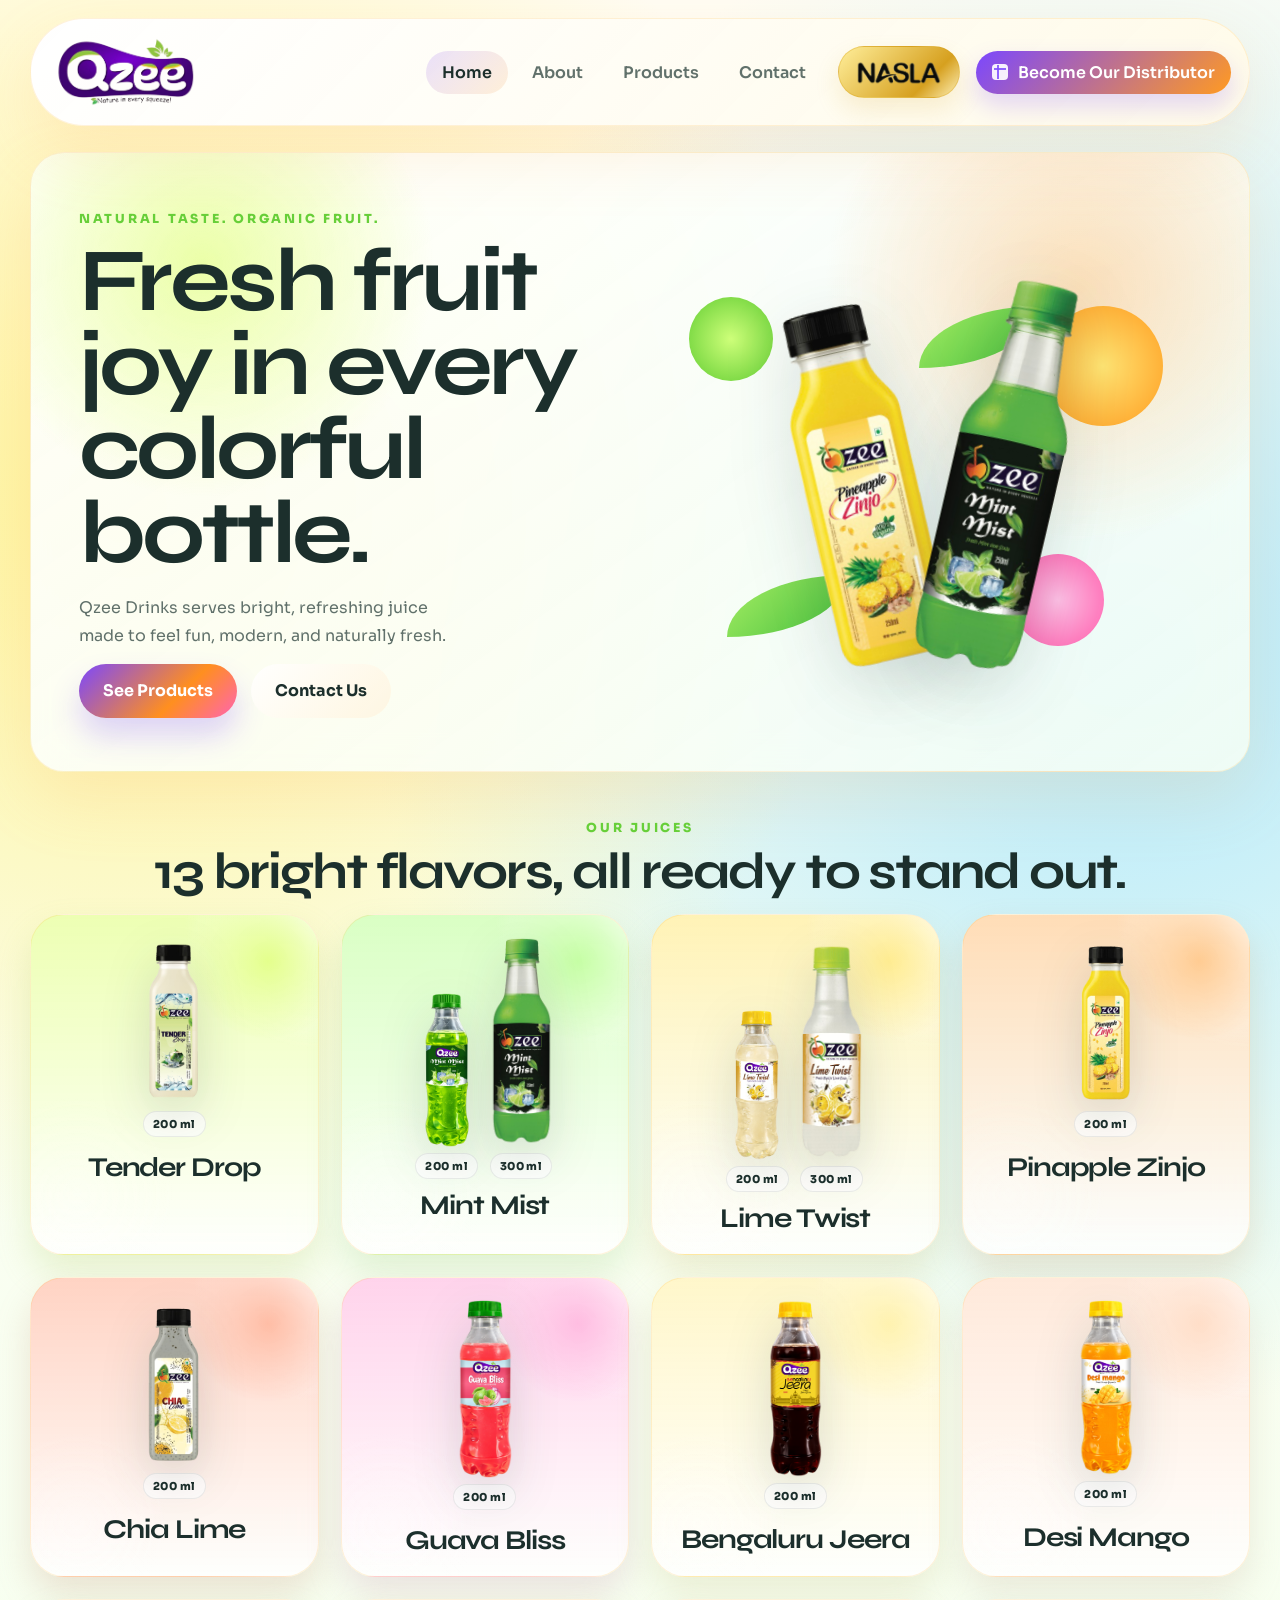
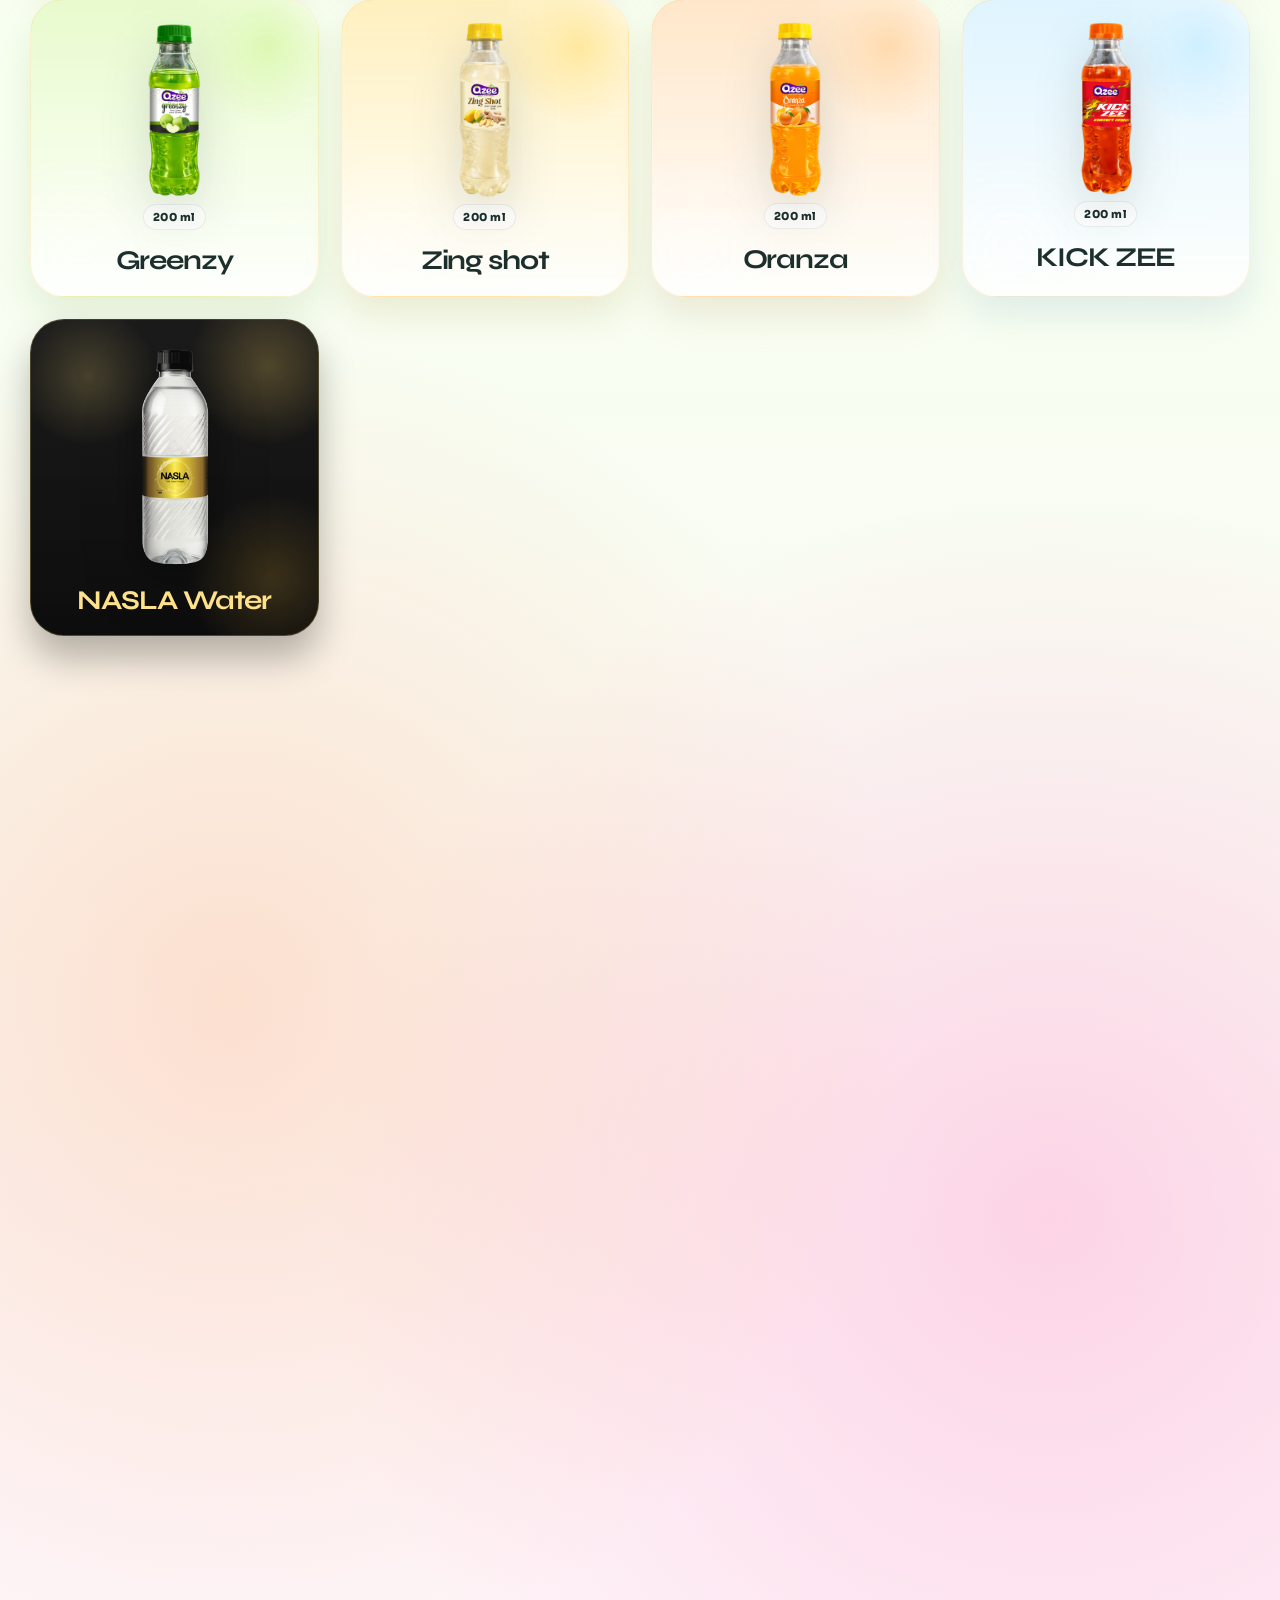
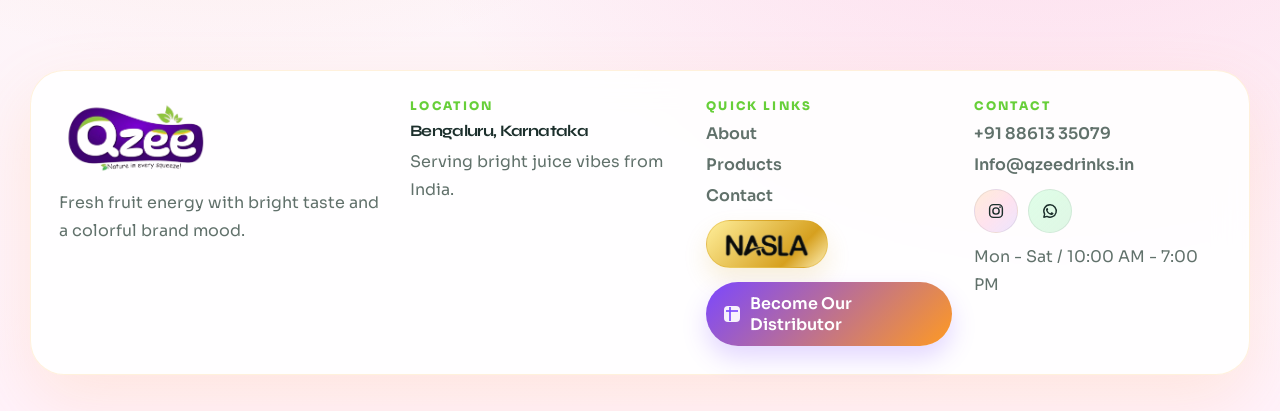
==== index.html @ dd39e11e "rebuild qzee drinks website" ====
<!DOCTYPE html>
<html lang="en">
  <head>
    <meta charset="UTF-8" />
    <meta name="viewport" content="width=device-width, initial-scale=1.0" />
    <title>Qzee Drinks | Fresh Fruit, Bright Taste</title>
    <meta
      name="description"
      content="Qzee Drinks is a colorful juice brand serving natural taste, organic fruit freshness, and a bright premium experience."
    />
    <link rel="preconnect" href="https://fonts.googleapis.com" />
    <link rel="preconnect" href="https://fonts.gstatic.com" crossorigin />
    <link
      href="https://fonts.googleapis.com/css2?family=Sora:wght@400;500;600;700;800&family=Syne:wght@600;700;800&display=swap"
      rel="stylesheet"
    />
    <link rel="stylesheet" href="styles.css" />
  </head>
  <body data-page="home">
    <div class="site-shell">
      <header class="site-header">
        <a class="brand" href="index.html" aria-label="Qzee Drinks home">
          <img src="assets/qzee-logo.jpg" alt="Qzee Drinks logo" />
        </a>

        <button class="nav-toggle" aria-label="Open navigation" aria-expanded="false">
          <span></span>
          <span></span>
          <span></span>
        </button>

        <nav class="site-nav">
          <a class="active" href="index.html">Home</a>
          <a href="about.html">About</a>
          <a href="products.html">Products</a>
          <a href="contact.html">Contact</a>
          <a class="nasla-link-nav" href="nasla.html" aria-label="NASLA Water">
            <img src="assets/nasla-logo.png" alt="NASLA logo" />
          </a>
          <a class="distributor-link" href="contact.html">
            <span class="distributor-icon" aria-hidden="true"></span>
            Become Our Distributor
          </a>
        </nav>
      </header>

      <main>
        <section class="hero-home reveal" data-parallax-area>
          <div class="hero-copy">
            <p class="eyebrow">Natural Taste. Organic Fruit.</p>
            <h1>Fresh fruit joy in every colorful bottle.</h1>
            <p class="hero-text">
              Qzee Drinks serves bright, refreshing juice made to feel fun, modern, and naturally fresh.
            </p>
            <div class="hero-actions">
              <a class="button button-primary" href="products.html">See Products</a>
              <a class="button button-secondary" href="contact.html">Contact Us</a>
            </div>
          </div>

          <div class="hero-visual">
            <div class="shape blob-yellow"></div>
            <div class="shape blob-green"></div>
            <div class="shape blob-pink"></div>
            <div class="shape leaf-left"></div>
            <div class="shape leaf-right"></div>
            <div class="hero-bottles" data-follow-target>
              <img class="hero-bottle hero-bottle-left" src="assets/pinapple-zinjo.jpg" alt="Qzee bottle" />
              <img class="hero-bottle hero-bottle-right" src="assets/mint-mist.jpg" alt="Qzee bottle" />
            </div>
            <div class="hero-media-surface" data-follow-target>
              <div class="hero-media-image" aria-label="Qzee hero media placeholder"></div>
            </div>
          </div>
        </section>

        <section class="section reveal">
          <div class="section-header centered">
            <p class="eyebrow">Our Juices</p>
            <h2>13 bright flavors, all ready to stand out.</h2>
          </div>

          <div class="juice-grid">
            <article class="juice-card" style="--card-color:#dfff77;">
              <div class="juice-bottle-row">
                <div class="juice-bottle-unit small"><img src="assets/tender-drop.jpg" alt="Tender Drop 200 ml bottle" /><span>200 ml</span></div>
              </div>
              <h3>Tender Drop</h3>
            </article>
            <article class="juice-card dual-bottle-card" style="--card-color:#bcff95;">
              <div class="juice-bottle-row">
                <div class="juice-bottle-unit small"><img src="assets/Q9.jpg" alt="Mint Mist 200 ml bottle" /><span>200 ml</span></div>
                <div class="juice-bottle-unit"><img src="assets/mint-mist.jpg" alt="Mint Mist 300 ml bottle" /><span>300 ml</span></div>
              </div>
              <h3>Mint Mist</h3>
            </article>
            <article class="juice-card dual-bottle-card" style="--card-color:#ffe97d;">
              <div class="juice-bottle-row">
                <div class="juice-bottle-unit small"><img src="assets/Q1.jpg" alt="Lime Twist 200 ml bottle" /><span>200 ml</span></div>
                <div class="juice-bottle-unit"><img src="assets/lime-twist.jpg" alt="Lime Twist 300 ml bottle" /><span>300 ml</span></div>
              </div>
              <h3>Lime Twist</h3>
            </article>
            <article class="juice-card" style="--card-color:#ffc27e;">
              <div class="juice-bottle-row">
                <div class="juice-bottle-unit small"><img src="assets/pinapple-zinjo.jpg" alt="Pinapple Zinjo 200 ml bottle" /><span>200 ml</span></div>
              </div>
              <h3>Pinapple Zinjo</h3>
            </article>
            <article class="juice-card" style="--card-color:#ffb195;">
              <div class="juice-bottle-row">
                <div class="juice-bottle-unit small"><img src="assets/chia-lime.jpg" alt="Chia Lime 200 ml bottle" /><span>200 ml</span></div>
              </div>
              <h3>Chia Lime</h3>
            </article>
            <article class="juice-card" style="--card-color:#ffb1dc;">
              <div class="juice-bottle-row">
                <div class="juice-bottle-unit small"><img src="assets/Q4.jpg" alt="Berry Chill 200 ml bottle" /><span>200 ml</span></div>
              </div>
              <h3>Guava Bliss</h3>
            </article>
            <article class="juice-card" style="--card-color:#fff0a1;">
              <div class="juice-bottle-row">
                <div class="juice-bottle-unit small"><img src="assets/Q2.jpg" alt="Pineapple Pop 200 ml bottle" /><span>200 ml</span></div>
              </div>
              <h3>Bengaluru Jeera</h3>
            </article>
            <article class="juice-card" style="--card-color:#ffd8be;">
              <div class="juice-bottle-row">
                <div class="juice-bottle-unit small"><img src="assets/Q3.jpg" alt="Peach Glow 200 ml bottle" /><span>200 ml</span></div>
              </div>
              <h3>Desi Mango</h3>
            </article>
            <article class="juice-card" style="--card-color:#d6f7a5;">
              <div class="juice-bottle-row">
                <div class="juice-bottle-unit small"><img src="assets/Q5.jpg" alt="Green Fresh 200 ml bottle" /><span>200 ml</span></div>
              </div>
              <h3>Greenzy</h3>
            </article>
            <article class="juice-card" style="--card-color:#ffe48d;">
              <div class="juice-bottle-row">
                <div class="juice-bottle-unit small"><img src="assets/Q6.jpg" alt="Passion Sun 200 ml bottle" /><span>200 ml</span></div>
              </div>
              <h3>Zing shot</h3>
            </article>
            <article class="juice-card" style="--card-color:#ffd4a0;">
              <div class="juice-bottle-row">
                <div class="juice-bottle-unit small"><img src="assets/Q7.jpg" alt="Papaya Gold 200 ml bottle" /><span>200 ml</span></div>
              </div>
              <h3>Oranza</h3>
            </article>
            <article class="juice-card" style="--card-color:#c6ecff;">
              <div class="juice-bottle-row">
                <div class="juice-bottle-unit small"><img src="assets/Q8.jpg" alt="Blue Chill 200 ml bottle" /><span>200 ml</span></div>
              </div>
              <h3>KICK ZEE</h3>
            </article>
            <a class="juice-card nasla-promo-card" href="nasla.html">
              <div class="juice-bottle-row"><img src="assets/nasla-water-bottle.png" alt="NASLA Mineral Water bottle" /></div>
              <h3>NASLA Water</h3>
            </a>
          </div>
        </section>

        <section class="section reveal">
          <div class="section-header centered">
            <p class="eyebrow">Customer Love</p>
            <h2>Happy words from juice lovers.</h2>
          </div>

          <div class="card-grid three-col">
            <article class="info-card review-tone-1">
              <span class="stars">★★★★★</span>
              <p>Mint Lime tastes super fresh and clean.</p>
              <strong>Rizwan</strong>
            </article>
            <article class="info-card review-tone-2">
              <span class="stars">★★★★★</span>
              <p>Lime Twist is bold, bright, and really fun.</p>
              <strong>Hiba</strong>
            </article>
            <article class="info-card review-tone-3">
              <span class="stars">★★★★★</span>
              <p>Tender Coconut feels cool, smooth, and light.</p>
              <strong>Faris</strong>
            </article>
          </div>
        </section>

        <section class="section reveal">
          <div class="section-header centered">
            <p class="eyebrow">FAQ</p>
            <h2>Quick answers for first-time visitors.</h2>
          </div>

          <div class="faq-stack">
            <article class="faq-item active">
              <button class="faq-question" type="button">What makes Qzee special?</button>
              <div class="faq-answer">
                <p>Colorful presentation, natural taste, and a refreshing fruit-first feel.</p>
              </div>
            </article>
            <article class="faq-item">
              <button class="faq-question" type="button">Which juices are most popular?</button>
              <div class="faq-answer">
                <p>Mint Lime, Lime Twist, and Tender Coconut are the top favorites.</p>
              </div>
            </article>
            <article class="faq-item">
              <button class="faq-question" type="button">Is this website mobile friendly?</button>
              <div class="faq-answer">
                <p>Yes. The full site is rebuilt with a cleaner mobile-responsive layout.</p>
              </div>
            </article>
          </div>
        </section>

        <section class="section reveal">
          <div class="social-strip info-card tone-blue">
            <div class="section-header centered">
              <p class="eyebrow">Stay Connected</p>
              <h2>Follow Qzee and message us anytime.</h2>
            </div>
            <div class="social-links centered-social">
              <a class="social-link instagram-link" href="https://www.instagram.com/qzee_drinks?igsh=amtldzd6ZnJyOWF2" target="_blank" rel="noreferrer" aria-label="Instagram">
                <svg viewBox="0 0 24 24" aria-hidden="true"><rect x="3.5" y="3.5" width="17" height="17" rx="5"></rect><circle cx="12" cy="12" r="4.2"></circle><circle cx="17.4" cy="6.7" r="1.2" class="fill-dot"></circle></svg>
              </a>
              <a class="social-link whatsapp-link" href="https://wa.me/918861335079" target="_blank" rel="noreferrer" aria-label="WhatsApp">
                <svg viewBox="0 0 24 24" aria-hidden="true"><path d="M12 3.75a8.25 8.25 0 0 0-7.12 12.41L3.75 20.25l4.21-1.1A8.25 8.25 0 1 0 12 3.75Z"></path><path d="M9.13 8.5c-.17-.38-.35-.39-.52-.4h-.45c-.16 0-.42.06-.64.3-.22.24-.84.82-.84 2s.86 2.31.98 2.47c.12.16 1.69 2.73 4.18 3.72 2.06.82 2.49.66 2.94.62.45-.04 1.46-.6 1.66-1.19.2-.59.2-1.09.14-1.19-.06-.1-.23-.16-.49-.29-.26-.12-1.53-.75-1.77-.84-.24-.09-.42-.12-.6.12-.18.24-.68.84-.84 1.01-.16.17-.31.19-.57.06-.26-.12-1.08-.4-2.06-1.29-.77-.69-1.29-1.55-1.44-1.81-.15-.26-.02-.4.11-.53.12-.12.26-.31.39-.47.13-.16.17-.27.26-.45.09-.18.04-.34-.02-.47-.06-.13-.54-1.32-.75-1.82Z" class="fill-icon"></path></svg>
              </a>
            </div>
          </div>
        </section>
      </main>

      <footer class="site-footer">
        <div class="footer-grid">
          <div class="footer-brand">
            <img src="assets/qzee-logo.jpg" alt="Qzee Drinks logo" />
            <p>Fresh fruit energy with bright taste and a colorful brand mood.</p>
          </div>
          <div class="footer-block">
            <span>Location</span>
            <strong>Bengaluru, Karnataka</strong>
            <p>Serving bright juice vibes from India.</p>
          </div>
          <div class="footer-block">
            <span>Quick Links</span>
            <a href="about.html">About</a>
            <a href="products.html">Products</a>
            <a href="contact.html">Contact</a>
            <a class="footer-nasla-btn" href="nasla.html" aria-label="NASLA Water">
              <img src="assets/nasla-logo.png" alt="NASLA logo" />
            </a>
            <a class="footer-distributor-btn" href="contact.html">
              <span class="distributor-icon" aria-hidden="true"></span>
              Become Our Distributor
            </a>
          </div>
          <div class="footer-block">
            <span>Contact</span>
            <a href="tel:+918861335079">+91 88613 35079</a>
            <a href="mailto:Info@qzeedrinks.in">Info@qzeedrinks.in</a>
            <div class="social-links footer-social-links">
              <a class="social-link instagram-link" href="https://www.instagram.com/qzee_drinks?igsh=amtldzd6ZnJyOWF2" target="_blank" rel="noreferrer" aria-label="Instagram">
                <svg viewBox="0 0 24 24" aria-hidden="true"><rect x="3.5" y="3.5" width="17" height="17" rx="5"></rect><circle cx="12" cy="12" r="4.2"></circle><circle cx="17.4" cy="6.7" r="1.2" class="fill-dot"></circle></svg>
              </a>
              <a class="social-link whatsapp-link" href="https://wa.me/918861335079" target="_blank" rel="noreferrer" aria-label="WhatsApp">
                <svg viewBox="0 0 24 24" aria-hidden="true"><path d="M12 3.75a8.25 8.25 0 0 0-7.12 12.41L3.75 20.25l4.21-1.1A8.25 8.25 0 1 0 12 3.75Z"></path><path d="M9.13 8.5c-.17-.38-.35-.39-.52-.4h-.45c-.16 0-.42.06-.64.3-.22.24-.84.82-.84 2s.86 2.31.98 2.47c.12.16 1.69 2.73 4.18 3.72 2.06.82 2.49.66 2.94.62.45-.04 1.46-.6 1.66-1.19.2-.59.2-1.09.14-1.19-.06-.1-.23-.16-.49-.29-.26-.12-1.53-.75-1.77-.84-.24-.09-.42-.12-.6.12-.18.24-.68.84-.84 1.01-.16.17-.31.19-.57.06-.26-.12-1.08-.4-2.06-1.29-.77-.69-1.29-1.55-1.44-1.81-.15-.26-.02-.4.11-.53.12-.12.26-.31.39-.47.13-.16.17-.27.26-.45.09-.18.04-.34-.02-.47-.06-.13-.54-1.32-.75-1.82Z" class="fill-icon"></path></svg>
              </a>
            </div>
            <p>Mon - Sat / 10:00 AM - 7:00 PM</p>
          </div>
        </div>
      </footer>
    </div>

    <script src="script.js"></script>
  </body>
</html>
---- styles.css ----
:root {
  --bg: #fffef4;
  --surface: rgba(255, 255, 255, 0.88);
  --line: rgba(255, 184, 64, 0.18);
  --text: #1c2f2c;
  --muted: #61716b;
  --green: #67cf39;
  --purple: #7b47ff;
  --orange: #ff9a22;
  --pink: #ff63b2;
  --yellow: #fff066;
  --blue: #98e2ff;
  --shadow: 0 26px 68px rgba(255, 163, 72, 0.16);
  --radius-xl: 34px;
  --radius-lg: 24px;
  --site-width: 1220px;
}

* {
  box-sizing: border-box;
}

html {
  scroll-behavior: smooth;
}

body {
  margin: 0;
  min-height: 100vh;
  overflow-x: hidden;
  font-family: "Sora", sans-serif;
  color: var(--text);
  background:
    radial-gradient(circle at 10% 14%, rgba(255, 240, 119, 0.72), transparent 22%),
    radial-gradient(circle at 88% 18%, rgba(152, 226, 255, 0.72), transparent 24%),
    radial-gradient(circle at 18% 72%, rgba(255, 144, 90, 0.24), transparent 24%),
    radial-gradient(circle at 82% 78%, rgba(255, 99, 178, 0.24), transparent 24%),
    linear-gradient(180deg, #fffdf4 0%, #f7fff0 48%, #fff2fb 100%);
}

img {
  display: block;
  max-width: 100%;
}

a {
  color: inherit;
  text-decoration: none;
}

h1,
h2,
h3,
p {
  margin: 0;
}

button,
input,
textarea {
  font: inherit;
}

.site-shell {
  width: min(calc(100% - 24px), var(--site-width));
  margin: 0 auto;
  padding: 18px 0 36px;
}

.site-header,
.site-footer,
.hero-home,
.page-hero,
.juice-card,
.info-card,
.faq-item,
.contact-form {
  background: var(--surface);
  border: 1px solid var(--line);
  box-shadow: var(--shadow);
  backdrop-filter: blur(16px);
}

.site-header {
  position: sticky;
  top: 14px;
  z-index: 20;
  display: flex;
  align-items: center;
  justify-content: space-between;
  gap: 18px;
  padding: 14px 18px;
  border-radius: 999px;
  background:
    linear-gradient(135deg, rgba(255, 255, 255, 0.94), rgba(255, 250, 230, 0.88)),
    var(--surface);
}

.brand {
  width: 160px;
  flex: 0 0 auto;
}

.site-nav {
  display: flex;
  align-items: center;
  gap: 8px;
}

.site-nav a {
  padding: 11px 16px;
  border-radius: 999px;
  font-weight: 600;
  color: var(--muted);
}

.distributor-link {
  display: inline-flex;
  align-items: center;
  gap: 10px;
  margin-left: 8px;
  padding: 11px 18px;
  border-radius: 999px;
  color: white !important;
  background: linear-gradient(135deg, var(--purple), var(--orange));
  box-shadow: 0 12px 24px rgba(126, 77, 255, 0.22);
}

.nasla-link-nav {
  display: inline-flex;
  align-items: center;
  justify-content: center;
  margin-left: 8px;
  min-height: 48px;
  padding: 8px 16px;
  border-radius: 999px;
  background: linear-gradient(135deg, #ffef9b, #d6a01f 72%, #fff1b8);
  border: 1px solid rgba(214, 160, 31, 0.34);
  box-shadow: 0 12px 24px rgba(214, 160, 31, 0.16);
}

.nasla-link-nav img {
  width: 88px;
  max-width: 100%;
}

.site-nav a.nasla-link-nav:hover,
.site-nav a.nasla-link-nav.active {
  background: linear-gradient(135deg, #fff2a6, #dda31e 72%, #fff5c0);
}

.site-nav a.distributor-link:hover,
.site-nav a.distributor-link.active {
  color: white !important;
  background: linear-gradient(135deg, var(--purple), var(--orange));
}

.distributor-icon {
  position: relative;
  width: 16px;
  height: 16px;
  border-radius: 4px;
  background: rgba(255, 255, 255, 0.92);
}

.distributor-icon::before,
.distributor-icon::after {
  content: "";
  position: absolute;
  background: rgba(126, 77, 255, 0.85);
}

.distributor-icon::before {
  left: 2px;
  right: 2px;
  top: 4px;
  height: 2px;
}

.distributor-icon::after {
  left: 5px;
  top: 1px;
  bottom: 1px;
  width: 2px;
}

.site-nav a.active,
.site-nav a:hover {
  color: var(--text);
  background: linear-gradient(135deg, rgba(123, 71, 255, 0.16), rgba(255, 154, 34, 0.14));
}

.nav-toggle {
  display: none;
  width: 48px;
  height: 48px;
  margin-left: auto;
  border-radius: 50%;
  border: 1px solid var(--line);
  background: rgba(255, 255, 255, 0.8);
  align-items: center;
  justify-content: center;
  flex-direction: column;
  gap: 5px;
}

.nav-toggle span {
  width: 22px;
  height: 2px;
  border-radius: 999px;
  background: var(--text);
}

main {
  padding-top: 26px;
}

.hero-home,
.juice-grid,
.card-grid,
.faq-stack,
.footer-grid {
  display: grid;
  gap: 22px;
}

.hero-home {
  position: relative;
  overflow: hidden;
  padding: 48px;
  border-radius: var(--radius-xl);
  grid-template-columns: 1.02fr 0.98fr;
  align-items: center;
  min-height: 620px;
  background:
    radial-gradient(circle at 14% 18%, rgba(223, 255, 119, 0.62), transparent 20%),
    radial-gradient(circle at 86% 22%, rgba(255, 194, 126, 0.52), transparent 22%),
    linear-gradient(145deg, rgba(255, 255, 255, 0.92), rgba(248, 255, 244, 0.82));
}

.shape {
  position: absolute;
  z-index: 0;
}

.blob-yellow,
.blob-green,
.blob-pink {
  border-radius: 50%;
}

.blob-yellow {
  width: 120px;
  height: 120px;
  right: 7%;
  top: 16%;
  background: radial-gradient(circle, #ffe473, #ff9c1f);
}

.blob-green {
  width: 84px;
  height: 84px;
  left: 5%;
  top: 14%;
  background: radial-gradient(circle, #ceff79, #62cd33);
}

.blob-pink {
  width: 92px;
  height: 92px;
  right: 18%;
  bottom: 10%;
  background: radial-gradient(circle, #ffc0e6, #ff5dac);
}

.leaf-left,
.leaf-right {
  width: 120px;
  height: 62px;
  border-radius: 100% 0 100% 0;
  background: linear-gradient(135deg, #a8ef64, #43be3c);
}

.leaf-left {
  left: 12%;
  bottom: 12%;
}

.leaf-right {
  right: 30%;
  top: 16%;
}

.hero-copy,
.hero-visual {
  position: relative;
  z-index: 1;
}

.eyebrow {
  display: inline-block;
  margin-bottom: 12px;
  font-size: 0.78rem;
  font-weight: 800;
  letter-spacing: 0.22em;
  text-transform: uppercase;
  color: var(--green);
}

h1,
h2,
h3,
.footer-block strong {
  font-family: "Syne", sans-serif;
  letter-spacing: -0.04em;
  line-height: 0.94;
}

.hero-copy h1,
.page-hero h1 {
  font-size: clamp(3.1rem, 7vw, 6rem);
}

.hero-text {
  max-width: 32ch;
  margin-top: 18px;
  color: var(--muted);
  line-height: 1.75;
}

.page-hero .hero-text,
.simple-hero .hero-text {
  margin-left: auto;
  margin-right: auto;
  text-align: center;
}

.hero-actions {
  display: flex;
  flex-wrap: wrap;
  gap: 14px;
  margin-top: 14px;
}

.button {
  display: inline-flex;
  align-items: center;
  justify-content: center;
  min-height: 54px;
  padding: 0 24px;
  border-radius: 999px;
  border: 0;
  font-weight: 700;
  cursor: pointer;
}

.button-primary {
  color: white;
  background: linear-gradient(135deg, #7b47ff, #ff8f1f 62%, #ff64b2);
  box-shadow: 0 18px 30px rgba(123, 71, 255, 0.24);
}

.button-secondary {
  background: linear-gradient(135deg, rgba(255, 255, 255, 0.92), rgba(255, 245, 223, 0.9));
}

.hero-visual {
  min-height: 460px;
}

.hero-bottles {
  position: absolute;
  inset: 144px 0 16px;
}

.hero-bottle {
  position: absolute;
  bottom: 0;
  width: 126px;
  filter: drop-shadow(0 22px 34px rgba(27, 47, 44, 0.16));
  transition: transform 220ms ease;
}

.hero-bottle-left {
  left: 25%;
  transform: rotate(-13deg);
}

.hero-bottle-right {
  right: 25%;
  transform: rotate(13deg);
}

.hero-media-surface {
  display: none;
  position: absolute;
  inset: 36px 22px 18px;
  align-content: end;
  border-radius: 36px;
  overflow: hidden;
  background:
    linear-gradient(180deg, rgba(255, 255, 255, 0.04), rgba(27, 47, 44, 0.16)),
    rgba(255, 255, 255, 0.42);
  border: 1px solid rgba(255, 255, 255, 0.46);
  box-shadow: 0 26px 44px rgba(27, 47, 44, 0.12);
  transition: transform 220ms ease;
}

.hero-media-image {
  position: absolute;
  inset: 0;
  background-image:
    linear-gradient(180deg, rgba(22, 34, 31, 0.04), rgba(22, 34, 31, 0.34)),
    url("assets/qzee-hero-products.jpg");
  background-size: cover;
  background-position: center;
  transform: scale(1.02);
}

.section {
  padding-top: 44px;
}

.section-header {
  margin-bottom: 18px;
}

.centered {
  text-align: center;
  justify-items: center;
}

.section-header h2,
.page-hero h1 {
  font-size: clamp(2.4rem, 4vw, 4.1rem);
}

.juice-grid {
  grid-template-columns: repeat(4, minmax(0, 1fr));
}

.juice-card {
  position: relative;
  overflow: hidden;
  min-height: 270px;
  padding: 22px 18px;
  border-radius: var(--radius-xl);
  background:
    radial-gradient(circle at top right, rgba(255, 255, 255, 0.88), transparent 30%),
    radial-gradient(circle at 16% 82%, rgba(255, 255, 255, 0.26), transparent 26%),
    linear-gradient(180deg, color-mix(in srgb, var(--card-color) 56%, white 44%), rgba(255,255,255,0.84));
  text-align: center;
  box-shadow: 0 18px 34px color-mix(in srgb, var(--card-color) 18%, rgba(27, 47, 44, 0.08));
}

.juice-card::before {
  content: "";
  position: absolute;
  width: 160px;
  height: 160px;
  top: -34px;
  right: -30px;
  border-radius: 50%;
  background: radial-gradient(circle, color-mix(in srgb, var(--card-color) 84%, white 16%), transparent 70%);
}

.juice-bottle-row {
  position: relative;
  z-index: 1;
  display: flex;
  justify-content: center;
  align-items: end;
  gap: 14px;
  margin-bottom: 18px;
}

.dual-bottle-card .juice-bottle-row {
  gap: 10px;
  margin-bottom: 14px;
}

.juice-bottle-unit {
  display: grid;
  justify-items: center;
  align-content: end;
  gap: 6px;
}

.juice-bottle-unit img {
  width: 76px;
  filter: drop-shadow(0 16px 24px rgba(27, 47, 44, 0.16));
  transition: transform 220ms ease, filter 220ms ease;
}

.juice-bottle-unit.small img {
  width: 54px;
}

.dual-bottle-card .juice-bottle-unit img {
  width: 66px;
}

.dual-bottle-card .juice-bottle-unit.small img {
  width: 46px;
}

.juice-bottle-unit span {
  padding: 5px 9px;
  border-radius: 999px;
  font-size: 0.68rem;
  font-weight: 800;
  letter-spacing: 0.04em;
  color: var(--text);
  background: rgba(255, 255, 255, 0.72);
  border: 1px solid rgba(28, 47, 44, 0.08);
}

.juice-card:hover .juice-bottle-unit img,
.juice-card:active .juice-bottle-unit img {
  transform: translateY(-8px) rotate(-7deg);
}

.juice-card:hover .juice-bottle-unit:last-child img,
.juice-card:active .juice-bottle-unit:last-child img {
  transform: translateY(-8px) rotate(7deg);
}

.juice-card h3 {
  position: relative;
  z-index: 1;
  font-size: 1.7rem;
}

.dual-bottle-card h3 {
  margin-top: 4px;
}

.juice-copy {
  position: relative;
  z-index: 1;
  margin-top: 10px;
  color: var(--muted);
  line-height: 1.55;
}

.nasla-promo-card {
  background:
    radial-gradient(circle at 20% 18%, rgba(255, 222, 122, 0.2), transparent 20%),
    radial-gradient(circle at 84% 82%, rgba(255, 193, 69, 0.18), transparent 24%),
    linear-gradient(180deg, rgba(18, 18, 18, 0.96), rgba(8, 8, 8, 0.98)) !important;
  border: 1px solid rgba(243, 207, 104, 0.24);
  box-shadow: 0 22px 36px rgba(0, 0, 0, 0.28);
}

.nasla-promo-card::before {
  background: radial-gradient(circle, rgba(255, 214, 102, 0.24), transparent 70%);
}

.nasla-promo-card h3 {
  color: #ffe18b;
}

.nasla-promo-card .juice-bottle-row img {
  width: 92px;
  filter: drop-shadow(0 18px 28px rgba(0, 0, 0, 0.45));
}

.card-grid {
  grid-template-columns: repeat(3, minmax(0, 1fr));
}

.card-grid.two-col {
  grid-template-columns: repeat(2, minmax(0, 1fr));
}

.info-card,
.faq-item,
.contact-form {
  padding: 24px;
  border-radius: var(--radius-xl);
  background:
    linear-gradient(180deg, rgba(255, 255, 255, 0.9), rgba(255, 250, 240, 0.78)),
    var(--surface);
}

.founder-layout {
  display: grid;
  grid-template-columns: 0.9fr 1.1fr;
  gap: 22px;
}

.founder-visual,
.founder-story {
  height: 100%;
}

.founder-image {
  display: grid;
  gap: 18px;
  justify-items: center;
}

.founder-avatar {
  width: 180px;
  height: 180px;
  display: grid;
  place-items: center;
  border-radius: 50%;
  font-family: "Syne", sans-serif;
  font-size: 3rem;
  font-weight: 800;
  color: white;
  background: linear-gradient(135deg, var(--purple), var(--pink), var(--orange));
  box-shadow: 0 18px 40px rgba(126, 77, 255, 0.24);
}

.founder-badges {
  display: flex;
  flex-wrap: wrap;
  justify-content: center;
  gap: 10px;
}

.founder-badges span {
  padding: 10px 14px;
  border-radius: 999px;
  background: rgba(255, 255, 255, 0.72);
  border: 1px solid var(--line);
  font-size: 0.84rem;
  font-weight: 700;
}

.founder-story {
  display: grid;
  gap: 14px;
}

.info-card p,
.faq-answer p,
.footer-brand p,
.footer-block p {
  color: var(--muted);
  line-height: 1.7;
}

.review-tone-1,
.tone-yellow {
  background: linear-gradient(135deg, rgba(255, 240, 119, 0.72), rgba(255,255,255,0.82));
}

.review-tone-2,
.tone-green,
.tone-mint {
  background: linear-gradient(135deg, rgba(186, 255, 117, 0.66), rgba(255,255,255,0.82));
}

.review-tone-3,
.tone-pink {
  background: linear-gradient(135deg, rgba(255, 185, 223, 0.68), rgba(255,255,255,0.82));
}

.tone-orange {
  background: linear-gradient(135deg, rgba(255, 196, 120, 0.72), rgba(255,255,255,0.82));
}

.tone-blue {
  background: linear-gradient(135deg, rgba(189, 232, 255, 0.72), rgba(255,255,255,0.82));
}

.stars {
  display: inline-block;
  margin-bottom: 10px;
  color: #db9500;
  letter-spacing: 0.14em;
}

.faq-stack {
  max-width: 920px;
  margin: 0 auto;
}

.faq-item {
  overflow: hidden;
}

.faq-question {
  width: 100%;
  padding: 0;
  border: 0;
  background: transparent;
  text-align: left;
  color: var(--text);
  font-weight: 700;
  cursor: pointer;
}

.faq-answer {
  max-height: 0;
  overflow: hidden;
  transition: max-height 260ms ease, margin-top 260ms ease;
}

.faq-item.active .faq-answer {
  max-height: 180px;
  margin-top: 12px;
}

.simple-hero,
.page-hero {
  padding: 42px;
  border-radius: var(--radius-xl);
  text-align: center;
}

.best-seller-shell {
  padding: 32px;
  border-radius: var(--radius-xl);
  background:
    radial-gradient(circle at 12% 18%, rgba(255, 240, 119, 0.42), transparent 18%),
    radial-gradient(circle at 88% 18%, rgba(255, 127, 192, 0.24), transparent 20%),
    rgba(255, 255, 255, 0.62);
  border: 1px solid rgba(255, 255, 255, 0.58);
  box-shadow: 0 20px 36px rgba(255, 163, 72, 0.12);
}

.best-seller-shell .section-header {
  margin-bottom: 24px;
}

.best-seller-grid {
  display: grid;
  grid-auto-flow: column;
  grid-auto-columns: 100%;
  gap: 16px;
  padding: 6px 6px 10px;
  overflow-x: auto;
  scroll-snap-type: x mandatory;
  scrollbar-width: thin;
}

.seller-card {
  min-height: 420px;
  display: grid;
  align-content: center;
  justify-items: center;
  text-align: center;
  scroll-snap-align: start;
}

.seller-bottle {
  width: 118px;
  margin: 0 auto 18px;
  filter: drop-shadow(0 18px 28px rgba(27, 47, 44, 0.16));
}

.contact-form {
  display: grid;
  gap: 14px;
}

.contact-address {
  display: grid;
  gap: 16px;
  margin-top: 16px;
}

.contact-address-item {
  display: grid;
  gap: 6px;
  padding-bottom: 14px;
  border-bottom: 1px solid rgba(28, 47, 44, 0.1);
  justify-items: start;
}

.contact-address-item:last-child {
  padding-bottom: 0;
  border-bottom: 0;
}

.contact-address-item span {
  font-size: 0.78rem;
  font-weight: 800;
  letter-spacing: 0.16em;
  text-transform: uppercase;
  color: var(--green);
}

.contact-address-item a,
.contact-address-item p {
  margin: 0;
  color: var(--text);
  font-size: 1rem;
  line-height: 1.6;
}

.social-links {
  display: flex;
  flex-wrap: wrap;
  gap: 10px;
}

.social-link {
  display: inline-flex;
  align-items: center;
  justify-content: center;
  width: 44px;
  min-width: 44px;
  min-height: 44px;
  padding: 10px;
  border-radius: 999px;
  font-weight: 700;
  background: rgba(255, 255, 255, 0.78);
  border: 1px solid rgba(28, 47, 44, 0.08);
  color: var(--text) !important;
}

.social-link span {
  display: none;
}

.social-link svg {
  width: 18px;
  height: 18px;
  fill: none;
  stroke: currentColor;
  stroke-width: 1.9;
  stroke-linecap: round;
  stroke-linejoin: round;
}

.social-link .fill-dot,
.social-link .fill-icon {
  fill: currentColor;
  stroke: none;
}

.instagram-link {
  background: linear-gradient(135deg, rgba(255, 176, 80, 0.22), rgba(255, 104, 160, 0.18), rgba(126, 77, 255, 0.14));
}

.whatsapp-link {
  background: linear-gradient(135deg, rgba(121, 255, 157, 0.24), rgba(79, 212, 111, 0.18));
}

.social-strip {
  display: grid;
  gap: 18px;
}

.centered-social {
  justify-content: center;
}

.footer-social-links {
  margin-top: 4px;
}

.contact-form label {
  display: grid;
  gap: 8px;
  color: var(--text);
  font-weight: 600;
}

.contact-form input,
.contact-form textarea {
  width: 100%;
  padding: 15px 16px;
  border-radius: 16px;
  border: 1px solid rgba(28, 47, 44, 0.1);
  background: rgba(255, 255, 255, 0.74);
}

.honeypot-field {
  position: absolute;
  left: -9999px;
  opacity: 0;
  pointer-events: none;
}

.form-status {
  min-height: 22px;
  font-weight: 700;
  color: var(--green);
}

.site-footer {
  margin-top: 40px;
  padding: 28px;
  border-radius: var(--radius-xl);
}

.footer-grid {
  grid-template-columns: 1.2fr 1fr 0.9fr 0.9fr;
  align-items: start;
}

.footer-brand img {
  width: min(160px, 100%);
  margin-bottom: 12px;
}

.footer-block {
  display: grid;
  gap: 10px;
}

.footer-block span {
  font-size: 0.74rem;
  font-weight: 800;
  letter-spacing: 0.2em;
  text-transform: uppercase;
  color: var(--green);
}

.footer-block a {
  color: var(--muted);
  font-weight: 600;
}

.footer-nasla-btn,
.footer-distributor-btn {
  display: inline-flex;
  align-items: center;
  justify-content: center;
  width: fit-content;
  min-height: 48px;
  margin-top: 4px;
  border-radius: 999px;
}

.footer-nasla-btn {
  padding: 8px 16px;
  background: linear-gradient(135deg, #ffef9b, #d6a01f 72%, #fff1b8);
  border: 1px solid rgba(214, 160, 31, 0.34);
  box-shadow: 0 12px 24px rgba(214, 160, 31, 0.16);
}

.footer-nasla-btn img {
  width: 88px;
  max-width: 100%;
}

.footer-distributor-btn {
  gap: 10px;
  padding: 11px 18px;
  color: white !important;
  background: linear-gradient(135deg, var(--purple), var(--orange));
  box-shadow: 0 12px 24px rgba(126, 77, 255, 0.22);
}

.footer-distributor-btn .distributor-icon {
  flex: 0 0 auto;
}

.reveal {
  opacity: 0;
  transform: translateY(28px);
  transition: opacity 720ms ease, transform 720ms ease;
}

.reveal.visible {
  opacity: 1;
  transform: translateY(0);
}

@media (max-width: 1100px) {
  .hero-home,
  .card-grid,
  .card-grid.two-col,
  .footer-grid,
  .founder-layout {
    grid-template-columns: 1fr 1fr;
  }

  .juice-grid {
    grid-template-columns: repeat(3, minmax(0, 1fr));
  }

  .hero-home {
    grid-template-columns: 1fr;
    text-align: center;
  }

  .hero-copy,
  .section-header,
  .footer-brand,
  .footer-block {
    justify-items: center;
    text-align: center;
  }

  .hero-text {
    margin-left: auto;
    margin-right: auto;
  }

  .hero-actions {
    justify-content: center;
  }
}

@media (max-width: 760px) {
  .site-shell {
    width: min(calc(100% - 14px), var(--site-width));
    padding-top: 12px;
  }

  .site-header {
    padding: 12px 14px;
    border-radius: 28px;
  }

  .brand {
    width: 138px;
  }

  .nav-toggle {
    display: inline-flex;
  }

  .site-nav {
    position: absolute;
    top: calc(100% + 10px);
    right: 0;
    width: min(260px, 86vw);
    padding: 16px;
    border-radius: 24px;
    background: rgba(255,255,255,0.94);
    border: 1px solid var(--line);
    box-shadow: var(--shadow);
    flex-direction: column;
    align-items: stretch;
    opacity: 0;
    pointer-events: none;
    transform: translateY(-10px);
  }

  .site-nav.open {
    opacity: 1;
    pointer-events: auto;
    transform: translateY(0);
  }

  .site-nav a {
    text-align: center;
  }

  .distributor-link {
    margin-left: 0;
    width: 100%;
    justify-content: center;
    padding: 13px 18px;
    color: white !important;
    background: linear-gradient(135deg, var(--purple), var(--orange));
    box-shadow: 0 12px 24px rgba(126, 77, 255, 0.22);
  }

  .nasla-link-nav {
    margin-left: 0;
    width: 100%;
    justify-content: center;
    min-height: 54px;
    padding: 10px 16px;
  }

  .nasla-link-nav img {
    width: 94px;
  }

  .site-nav a.distributor-link:hover,
  .site-nav a.distributor-link.active {
    justify-content: center;
    color: white !important;
    background: linear-gradient(135deg, var(--purple), var(--orange));
  }

  .site-nav a.nasla-link-nav:hover,
  .site-nav a.nasla-link-nav.active {
    color: #ffe395 !important;
    background: linear-gradient(135deg, #090909, #211b10 72%, #38280d);
  }

  .hero-home,
  .juice-grid,
  .card-grid,
  .card-grid.two-col,
  .footer-grid,
  .founder-layout {
    grid-template-columns: 1fr;
  }

  .hero-home,
  .page-hero,
  .simple-hero {
    padding: 24px 16px;
    text-align: center;
    min-height: auto;
  }

  .hero-home {
    grid-template-columns: 1fr;
  }

  .hero-copy,
  .section-header,
  .info-card,
  .faq-item,
  .footer-brand,
  .footer-block,
  .founder-story {
    justify-items: center;
    text-align: center;
  }

  .hero-copy h1,
  .page-hero h1 {
    font-size: clamp(2.35rem, 10vw, 3.3rem);
  }

  .hero-text {
    max-width: 28ch;
    margin-left: auto;
    margin-right: auto;
    font-size: 0.96rem;
  }

  .contact-address {
    justify-items: center;
  }

  .contact-address-item {
    width: 100%;
  }

  .social-links,
  .footer-social-links {
    justify-content: center;
  }

  .hero-visual {
    min-height: 230px;
    order: 2;
    margin-top: 10px;
  }

  .hero-bottles {
    display: none;
  }

  .hero-media-surface {
    display: grid;
    inset: 0;
    border-radius: 28px;
  }

  .hero-media-image {
    background-image:
      linear-gradient(180deg, rgba(22, 34, 31, 0.04), rgba(22, 34, 31, 0.34)),
      url("assets/home-mobile-hero.jpg");
  }

  .hero-actions {
    justify-content: center;
    margin-top: 6px;
    order: 3;
  }

  body[data-page="home"] .hero-actions {
    display: none;
  }

  .best-seller-grid {
    grid-auto-columns: 100%;
    gap: 12px;
    padding-bottom: 10px;
  }

  .best-seller-grid .seller-card {
    min-height: 270px;
  }

  .best-seller-grid .seller-card h3 {
    margin-top: 10px;
  }

  .best-seller-shell {
    padding: 22px 16px;
  }

  .section {
    padding-top: 22px;
  }

  .section-header h2 {
    font-size: clamp(2rem, 8vw, 2.8rem);
  }

  .juice-card {
    min-height: 220px;
    padding: 18px 16px;
  }

  .juice-card h3 {
    font-size: 1.5rem;
  }

  body[data-page="products"] .juice-grid {
    grid-template-columns: 1fr;
    gap: 14px;
  }

  body[data-page="products"] .juice-card {
    min-height: 188px;
    padding: 14px 16px;
    display: grid;
    grid-template-columns: minmax(0, 1fr) auto;
    grid-template-rows: auto auto;
    align-items: start;
    text-align: left;
  }

  body[data-page="products"] .juice-bottle-row {
    gap: 10px;
    margin-bottom: 0;
    justify-content: flex-end;
    grid-column: 2;
    grid-row: 1 / span 2;
  }

  body[data-page="products"] .juice-bottle-unit img {
    width: 46px;
  }

  body[data-page="products"] .juice-bottle-unit.small img {
    width: 30px;
  }

  body[data-page="products"] .juice-bottle-unit span {
    font-size: 0.52rem;
    padding: 4px 6px;
  }

  body[data-page="products"] .juice-card h3 {
    max-width: 8ch;
    margin: 0;
    font-size: 1.1rem;
    line-height: 0.95;
    grid-column: 1;
    grid-row: 1;
  }

  body[data-page="products"] .juice-copy {
    max-width: 17ch;
    margin-top: 8px;
    padding-right: 10px;
    font-size: 0.62rem;
    line-height: 1.3;
    grid-column: 1;
    grid-row: 2;
  }

  body[data-page="home"] .juice-grid {
    grid-template-columns: 1fr;
    gap: 14px;
  }

  body[data-page="home"] .juice-card {
    min-height: 152px;
    padding: 14px 16px;
    display: grid;
    grid-template-columns: minmax(0, 1fr) auto;
    align-items: center;
    text-align: left;
  }

  body[data-page="home"] .juice-card::before {
    width: 132px;
    height: 132px;
    top: -24px;
    right: -18px;
  }

  body[data-page="home"] .juice-bottle-row {
    position: relative;
    right: auto;
    bottom: auto;
    margin-bottom: 0;
    z-index: 1;
    gap: 10px;
    justify-content: flex-end;
    grid-column: 2;
    grid-row: 1;
  }

  body[data-page="home"] .juice-bottle-unit img {
    width: 46px;
  }

  body[data-page="home"] .juice-bottle-unit.small img {
    width: 30px;
  }

  body[data-page="home"] .juice-bottle-unit span {
    font-size: 0.52rem;
    padding: 4px 6px;
  }

  body[data-page="home"] .juice-card h3 {
    max-width: 7ch;
    margin: 0;
    font-size: 1.3rem;
    line-height: 0.92;
    color: var(--text);
    text-shadow: none;
    grid-column: 1;
    grid-row: 1;
  }

  body[data-page="home"] .nasla-promo-card .juice-bottle-row img {
    width: 64px;
  }

  body[data-page="home"] .nasla-promo-card h3 {
    color: #ffe18b;
  }

.info-card,
.faq-item,
.contact-form {
  padding: 20px;
}
}

.nasla-page {
  color: #f8f2df;
  background:
    radial-gradient(circle at 18% 12%, rgba(255, 215, 95, 0.2), transparent 20%),
    radial-gradient(circle at 82% 18%, rgba(255, 197, 71, 0.18), transparent 22%),
    linear-gradient(180deg, #060606 0%, #13100a 42%, #0b0b0b 100%);
}

.nasla-shell {
  width: min(calc(100% - 32px), 1220px);
  margin: 0 auto;
  padding: 24px 0 42px;
}

.nasla-header,
.nasla-hero,
.nasla-card,
.nasla-band {
  border: 1px solid rgba(255, 210, 98, 0.18);
  background: linear-gradient(180deg, rgba(18, 18, 18, 0.94), rgba(8, 8, 8, 0.96));
  box-shadow: 0 24px 60px rgba(0, 0, 0, 0.34);
}

.nasla-header {
  display: flex;
  align-items: center;
  justify-content: space-between;
  gap: 18px;
  padding: 18px 22px;
  border-radius: 999px;
}

.nasla-brand {
  display: flex;
  align-items: center;
  flex-direction: row;
  gap: 14px;
}

.nasla-brand-copy {
  display: grid;
  gap: 2px;
  justify-items: start;
}

.nasla-brand-mark {
  width: 176px;
  min-height: 74px;
  display: grid;
  place-items: center;
  padding: 10px 20px;
  border-radius: 20px;
  background: linear-gradient(135deg, #ffef9b, #d6a01f 72%, #fff1b8);
  box-shadow: inset 0 1px 0 rgba(255, 255, 255, 0.5), 0 12px 28px rgba(214, 160, 31, 0.22);
}

.nasla-brand-mark img {
  width: 100%;
  max-width: 128px;
}

.nasla-brand strong,
.nasla-link,
.nasla-card h3,
.nasla-band strong {
  font-family: "Syne", sans-serif;
}

.nasla-brand p,
.nasla-text,
.nasla-card p,
.nasla-band p {
  color: rgba(248, 242, 223, 0.74);
}

.nasla-link {
  display: inline-flex;
  align-items: center;
  justify-content: center;
  min-height: 44px;
  padding: 7px 10px;
  border-radius: 16px;
  background: rgba(255, 255, 255, 0.96);
  border: 1px solid rgba(255, 255, 255, 0.92);
}

.nasla-link img {
  width: 72px;
  max-width: 100%;
  border-radius: 10px;
}

.nasla-hero {
  display: grid;
  grid-template-columns: 1.05fr 0.95fr;
  gap: 30px;
  align-items: center;
  margin-top: 24px;
  padding: 42px;
  border-radius: 38px;
  overflow: hidden;
}

.nasla-eyebrow {
  margin-bottom: 14px;
  font-size: 0.8rem;
  font-weight: 800;
  letter-spacing: 0.22em;
  text-transform: uppercase;
  color: #f1c64b;
}

.nasla-hero h1,
.nasla-section-head h2 {
  font-family: "Syne", sans-serif;
  letter-spacing: -0.04em;
  line-height: 0.96;
}

.nasla-hero h1 {
  max-width: 10ch;
  font-size: clamp(3rem, 7vw, 5.5rem);
}

.nasla-text {
  max-width: 42ch;
  margin-top: 20px;
  line-height: 1.8;
}

.nasla-points {
  display: flex;
  flex-wrap: wrap;
  gap: 10px;
  margin-top: 24px;
}

.nasla-points span {
  padding: 12px 16px;
  border-radius: 999px;
  color: #fff7dc;
  background: rgba(255, 211, 104, 0.12);
  border: 1px solid rgba(255, 211, 104, 0.18);
}

.nasla-bottle-stage {
  position: relative;
  min-height: 560px;
  display: grid;
  place-items: center;
}

.nasla-halo {
  position: absolute;
  width: 420px;
  height: 420px;
  border-radius: 50%;
  background:
    radial-gradient(circle, rgba(255, 226, 130, 0.55), rgba(255, 194, 64, 0.16) 48%, transparent 70%);
  filter: blur(8px);
}

.nasla-bottle-stage img {
  position: relative;
  z-index: 1;
  width: min(100%, 300px);
  filter: drop-shadow(0 24px 40px rgba(0, 0, 0, 0.5));
}

.nasla-section {
  padding-top: 34px;
}

.nasla-section-head {
  margin-bottom: 18px;
}

.nasla-section-head h2 {
  max-width: 13ch;
  font-size: clamp(2.2rem, 4.8vw, 4rem);
}

.nasla-grid {
  display: grid;
  grid-template-columns: repeat(3, minmax(0, 1fr));
  gap: 20px;
}

.nasla-grid.two {
  grid-template-columns: repeat(2, minmax(0, 1fr));
}

.nasla-card {
  padding: 28px;
  border-radius: 28px;
}

.nasla-card h3 {
  margin-bottom: 12px;
  font-size: 1.55rem;
  color: #ffe187;
}

.nasla-band {
  margin-top: 34px;
  padding: 34px;
  border-radius: 34px;
}

.nasla-band-copy {
  margin-bottom: 22px;
}

.nasla-band-copy h2 {
  max-width: 13ch;
  font-family: "Syne", sans-serif;
  font-size: clamp(2rem, 4vw, 3.4rem);
  letter-spacing: -0.04em;
  line-height: 0.98;
}

.nasla-benefits {
  display: grid;
  grid-template-columns: repeat(4, minmax(0, 1fr));
  gap: 18px;
}

.nasla-benefits article {
  padding: 22px;
  border-radius: 24px;
  background: linear-gradient(180deg, rgba(255, 214, 102, 0.12), rgba(255, 214, 102, 0.04));
  border: 1px solid rgba(255, 214, 102, 0.14);
}

.nasla-benefits strong {
  display: block;
  margin-bottom: 10px;
  color: #ffe187;
  font-size: 1.2rem;
}

@media (max-width: 760px) {
  .nasla-shell {
    width: min(calc(100% - 18px), 100%);
    padding: 14px 0 26px;
  }

  .nasla-header,
  .nasla-hero,
  .nasla-band,
  .nasla-card {
    border-radius: 26px;
  }

  .nasla-header,
  .nasla-hero {
    padding: 18px;
  }

  .nasla-brand {
    width: 100%;
    align-items: flex-start;
    text-align: left;
    flex-direction: column;
    gap: 10px;
  }

  .nasla-brand-mark {
    width: 124px;
    min-height: 54px;
    padding: 8px 12px;
  }

  .nasla-brand-mark img {
    max-width: 92px;
  }

  .nasla-brand-copy {
    justify-items: start;
  }

  .nasla-brand-copy strong,
  .nasla-brand-copy p {
    text-align: left;
  }

  .nasla-header,
  .nasla-hero,
  .nasla-grid,
  .nasla-grid.two,
  .nasla-benefits {
    grid-template-columns: 1fr;
  }

  .nasla-header {
    flex-direction: row;
    align-items: flex-start;
    border-radius: 28px;
  }

  .nasla-link {
    width: fit-content;
    min-height: 40px;
    padding: 6px 8px;
    flex: 0 0 auto;
  }

  .nasla-link img {
    width: 60px;
  }

  .nasla-hero {
    gap: 18px;
    margin-top: 18px;
  }

  .nasla-copy,
  .nasla-section-head,
  .nasla-card,
  .nasla-band-copy {
    text-align: center;
  }

  .nasla-hero h1 {
    max-width: none;
    font-size: clamp(2.3rem, 10vw, 3.4rem);
  }

  .nasla-text,
  .nasla-section-head h2,
  .nasla-band-copy h2 {
    max-width: none;
  }

  .nasla-section-head h2,
  .nasla-band-copy h2 {
    font-size: clamp(1.8rem, 8vw, 2.5rem);
  }

  .nasla-points {
    justify-content: center;
    gap: 8px;
  }

  .nasla-bottle-stage {
    min-height: 320px;
  }

  .nasla-halo {
    width: 240px;
    height: 240px;
  }

  .nasla-bottle-stage img {
    width: min(100%, 160px);
  }

  .nasla-band {
    padding: 22px 18px;
  }

  .nasla-card,
  .nasla-benefits article {
    padding: 20px 16px;
  }
}
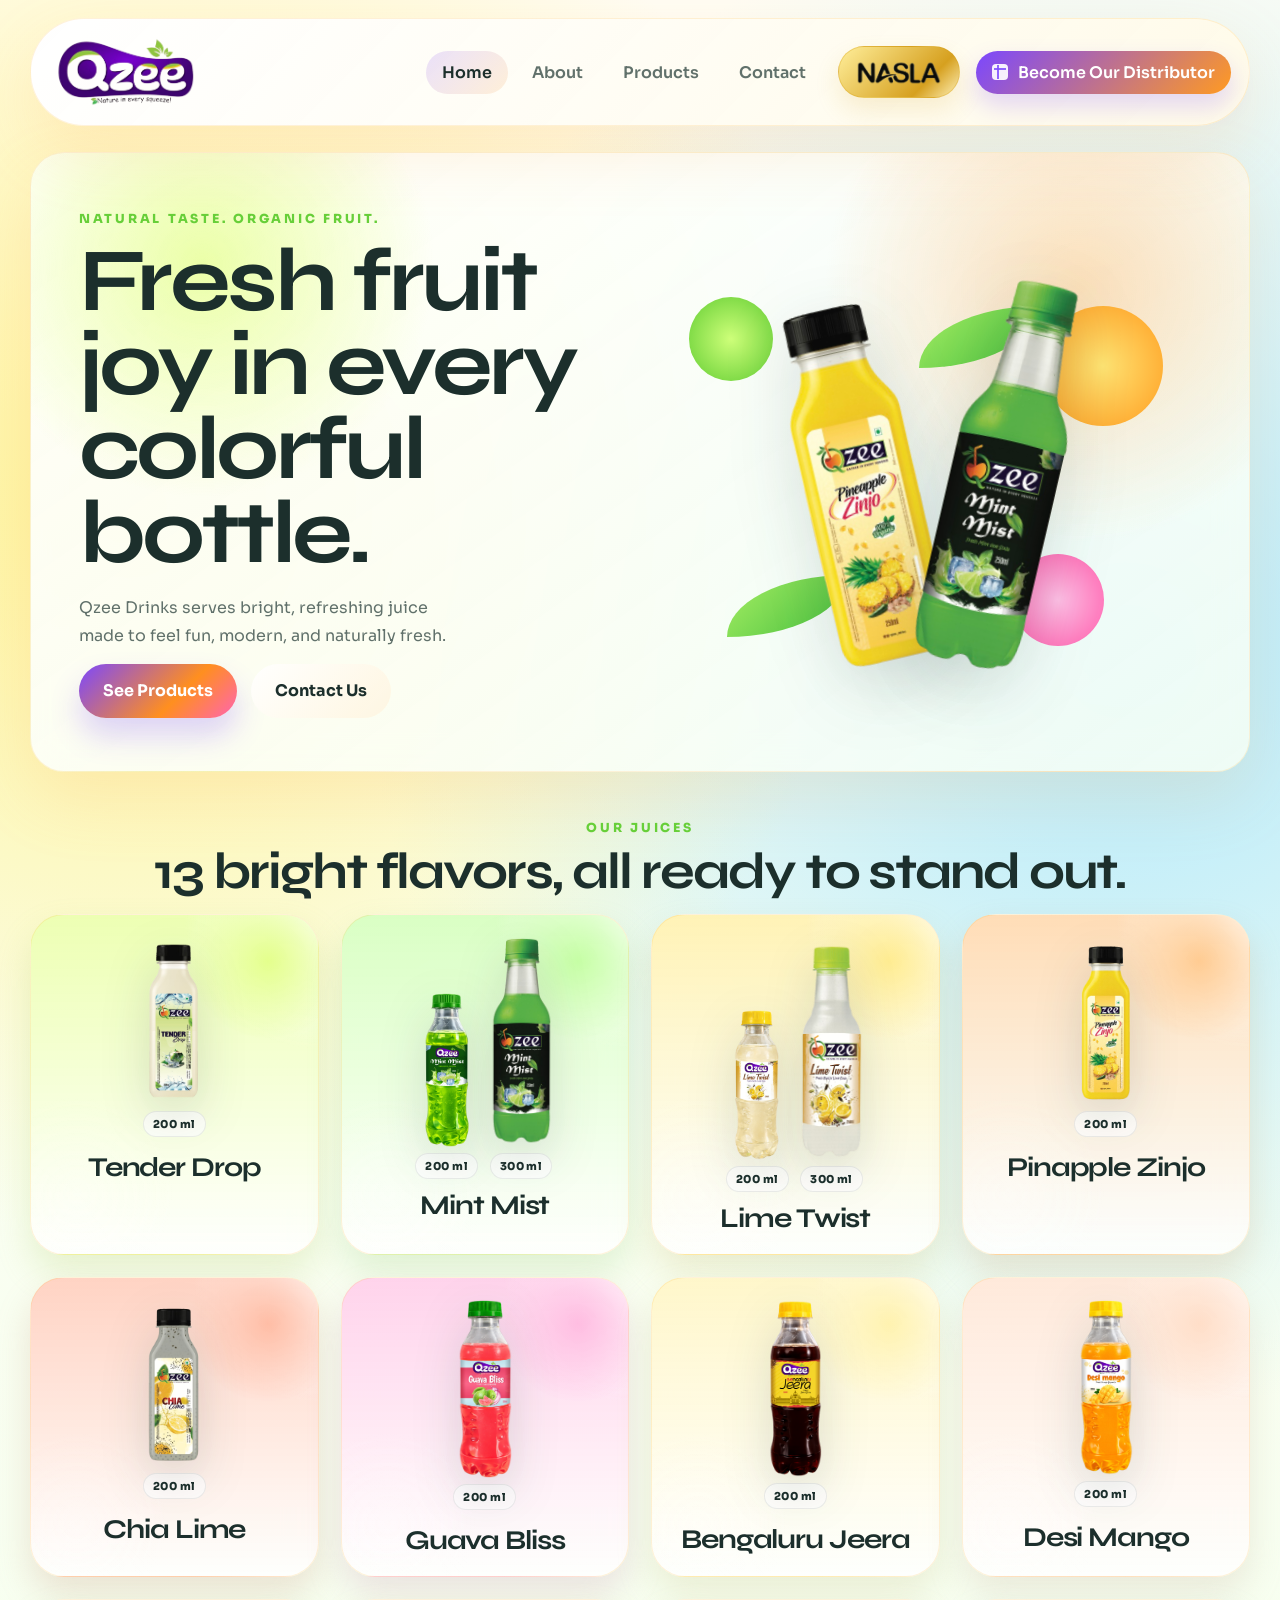
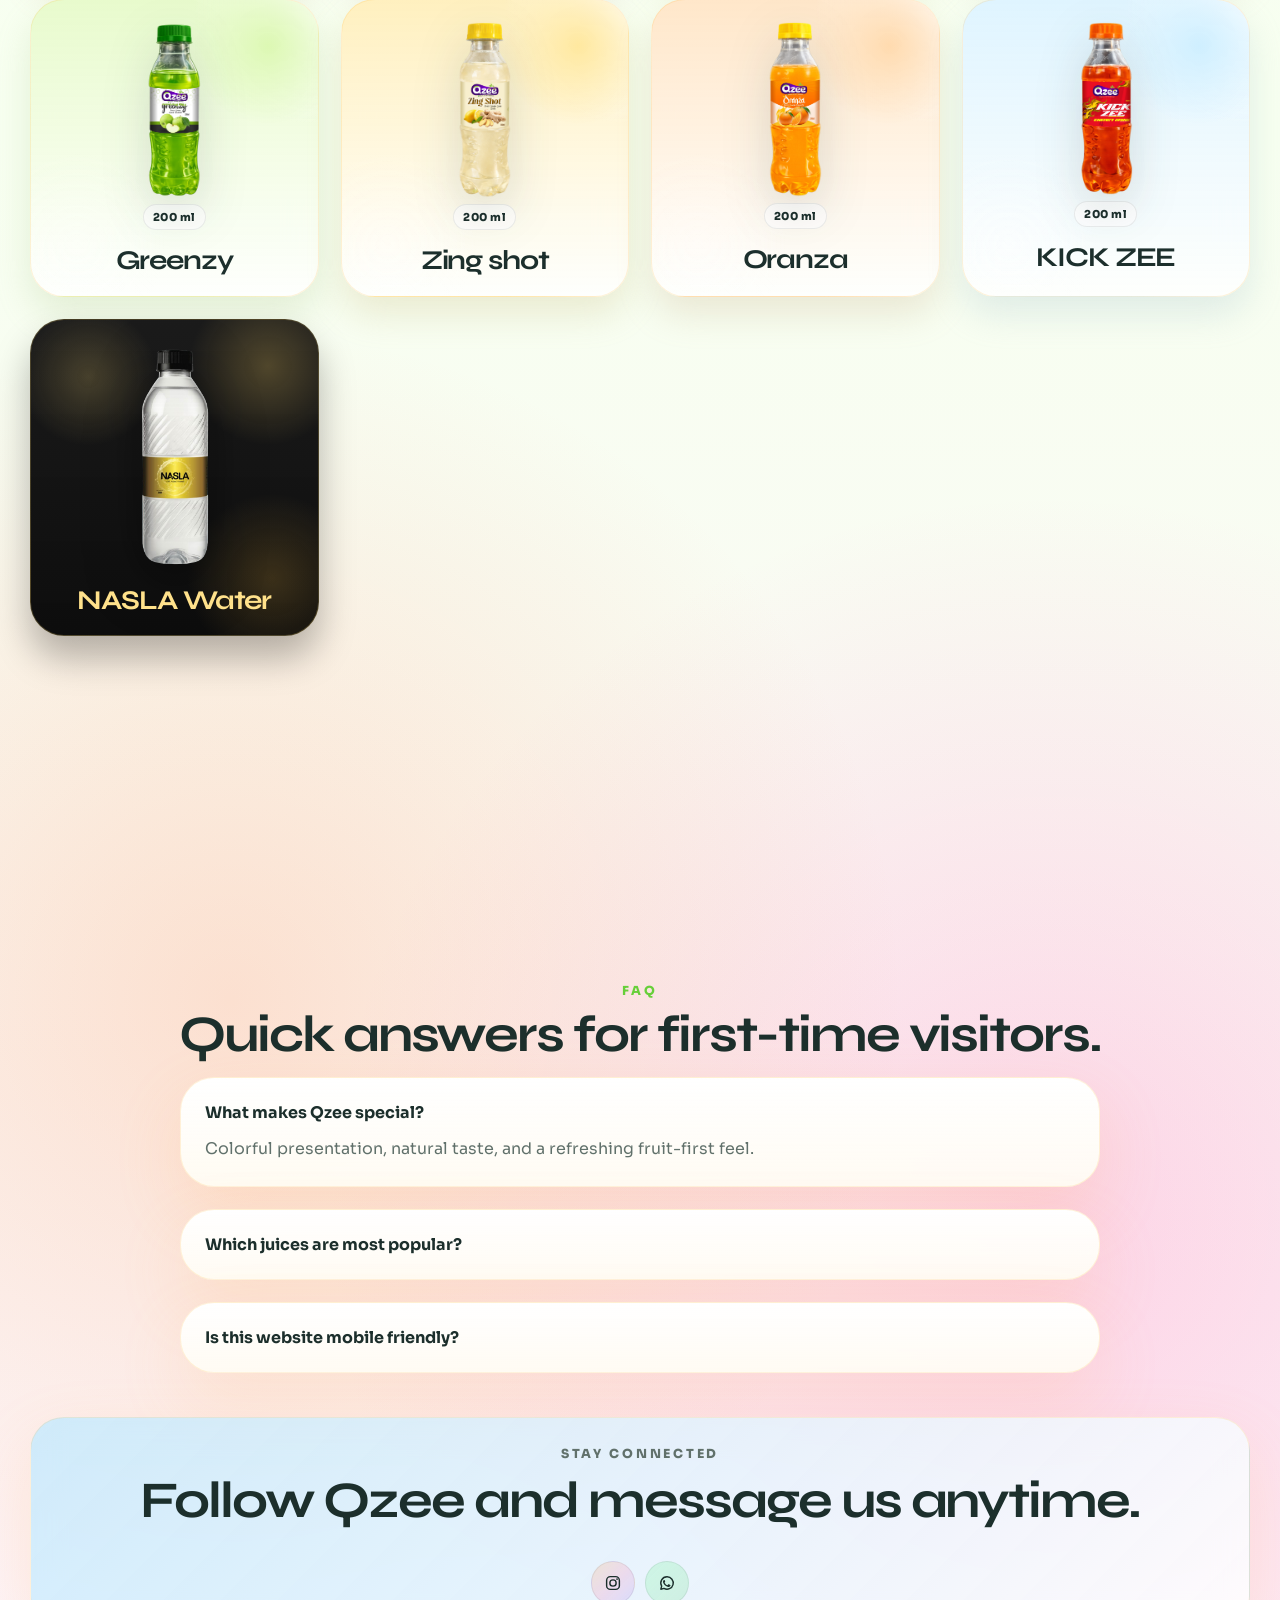
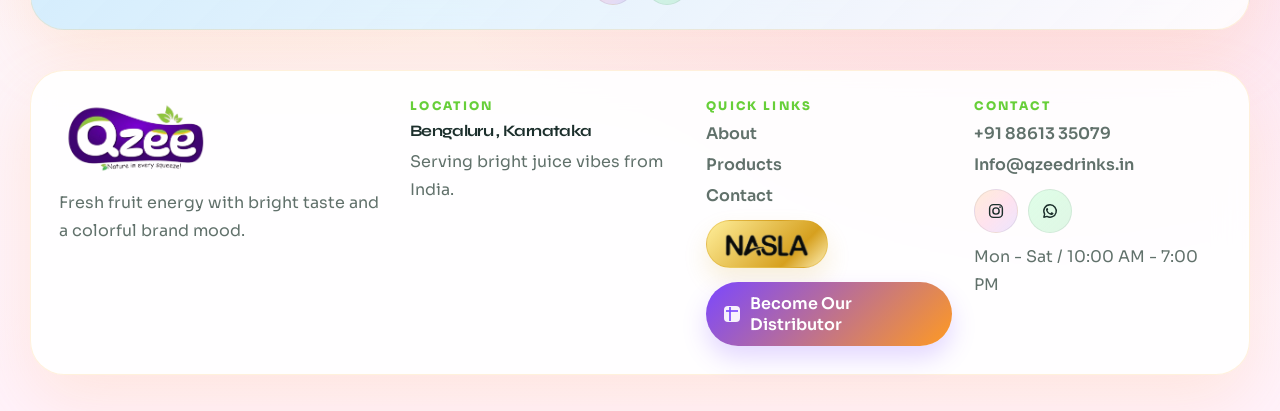
==== commit 3f338255: "testing auto deploy" ====
--- a/index.html
+++ b/index.html
@@ -241,7 +241,7 @@
           </div>
           <div class="footer-block">
             <span>Location</span>
-            <strong>Bengaluru, Karnataka</strong>
+            <strong>Bengaluru , Karnataka</strong>
             <p>Serving bright juice vibes from India.</p>
           </div>
           <div class="footer-block">
--- a/styles.css
+++ b/styles.css
@@ -872,6 +872,7 @@
 }
 
 .honeypot-field {
+  display: none !important;
   position: absolute;
   left: -9999px;
   opacity: 0;
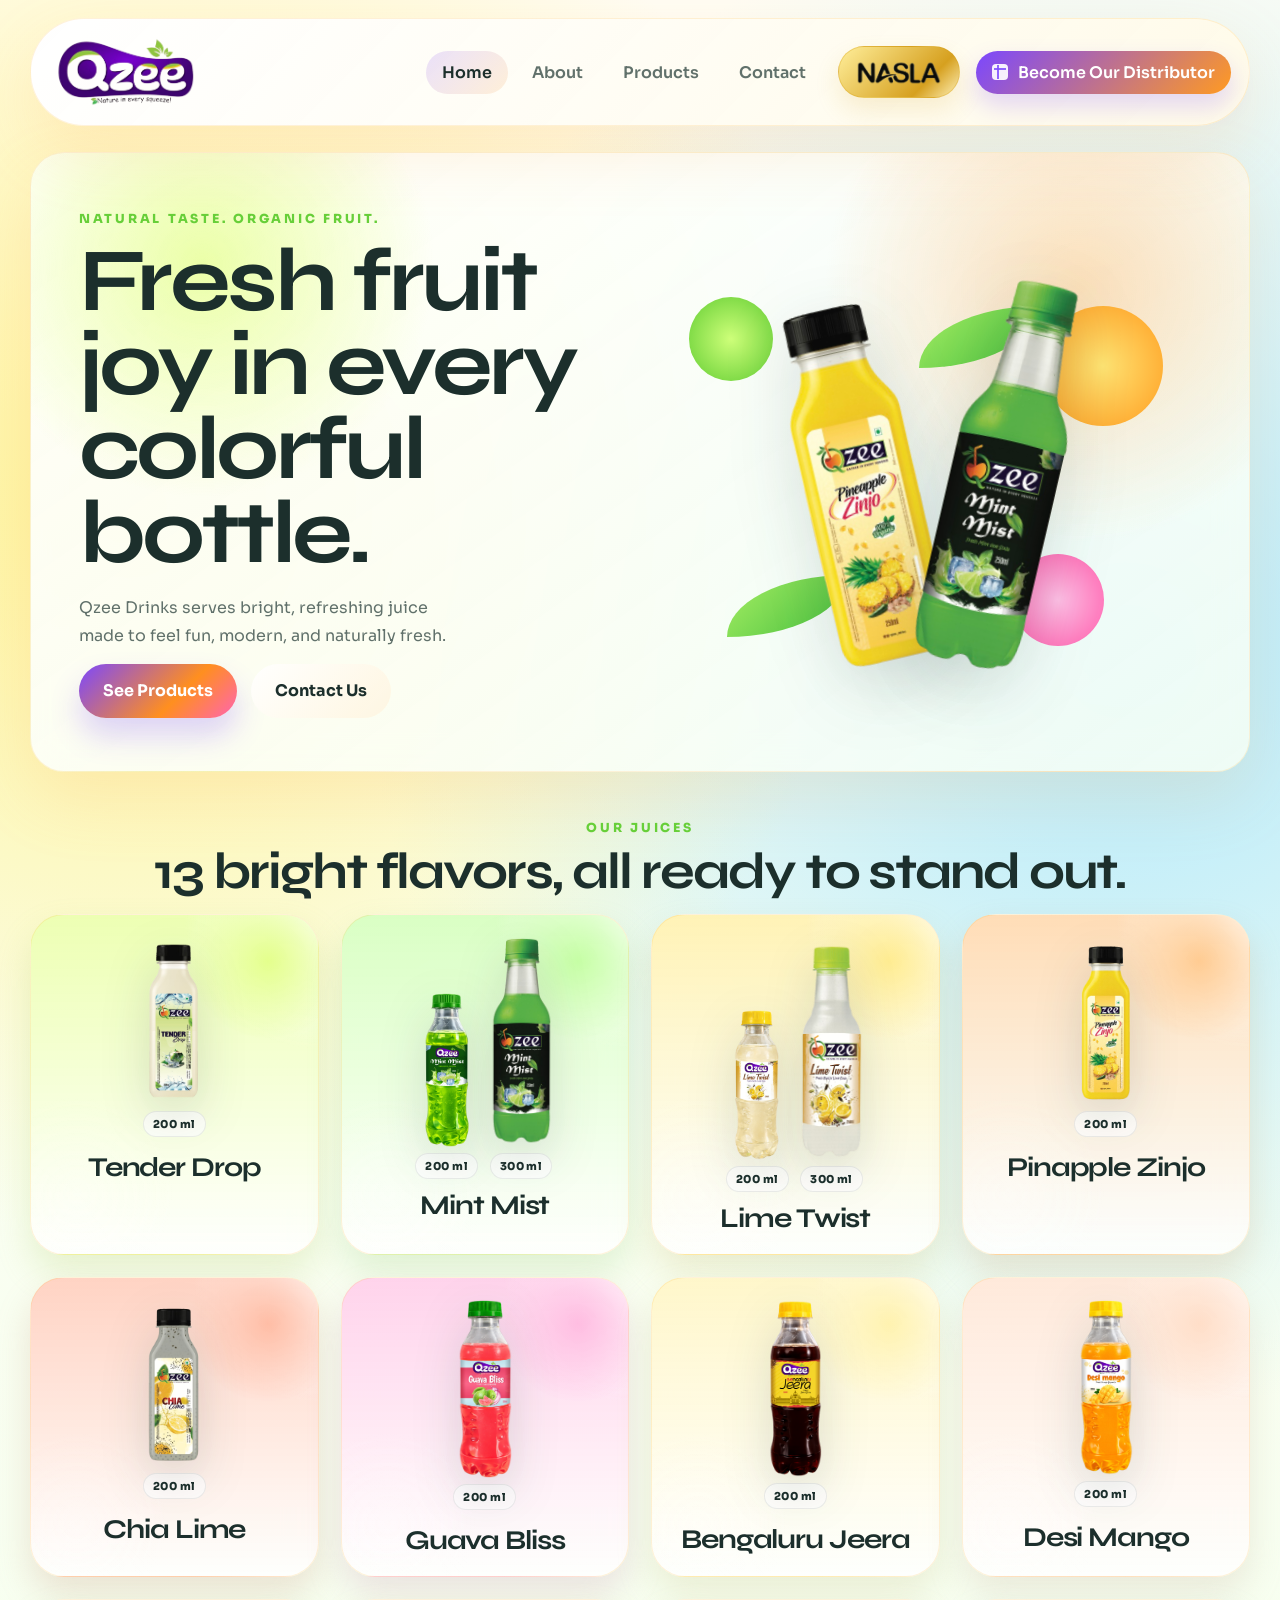
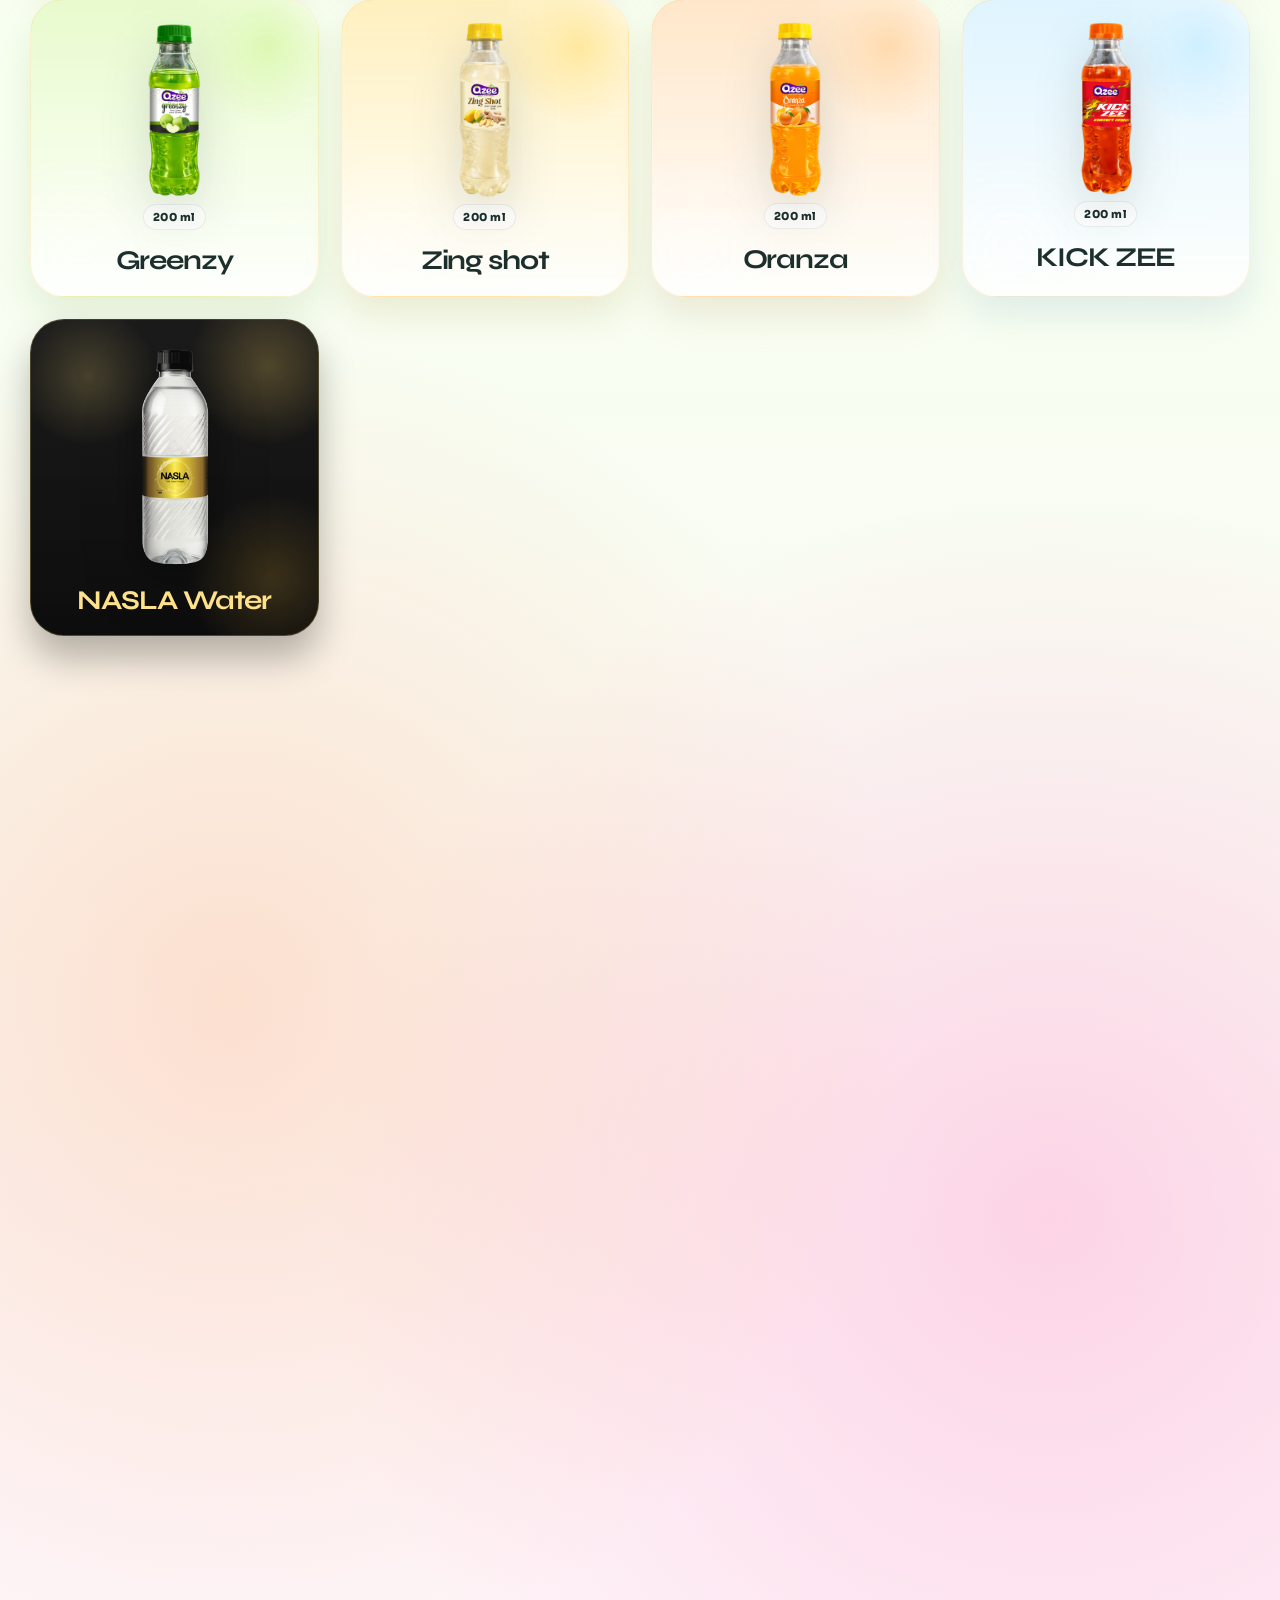
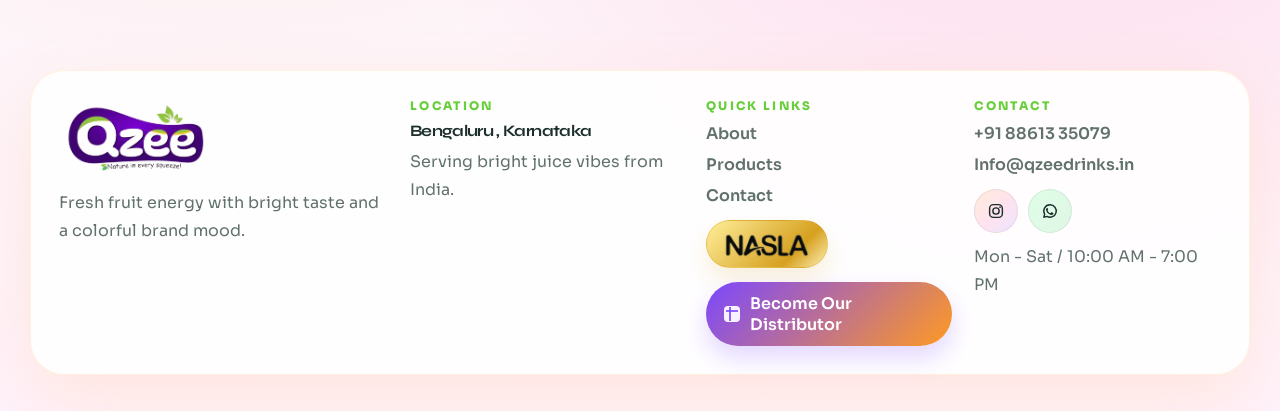
==== commit 4837e671: "adding favicon to qzee drinks website" ====
--- a/index.html
+++ b/index.html
@@ -14,6 +14,8 @@
       href="https://fonts.googleapis.com/css2?family=Sora:wght@400;500;600;700;800&family=Syne:wght@600;700;800&display=swap"
       rel="stylesheet"
     />
+    <link rel="icon" type="image/jpeg" href="assets/qzee-logo.jpg" />
+    <link rel="apple-touch-icon" href="assets/qzee-logo.jpg" />
     <link rel="stylesheet" href="styles.css" />
   </head>
   <body data-page="home">
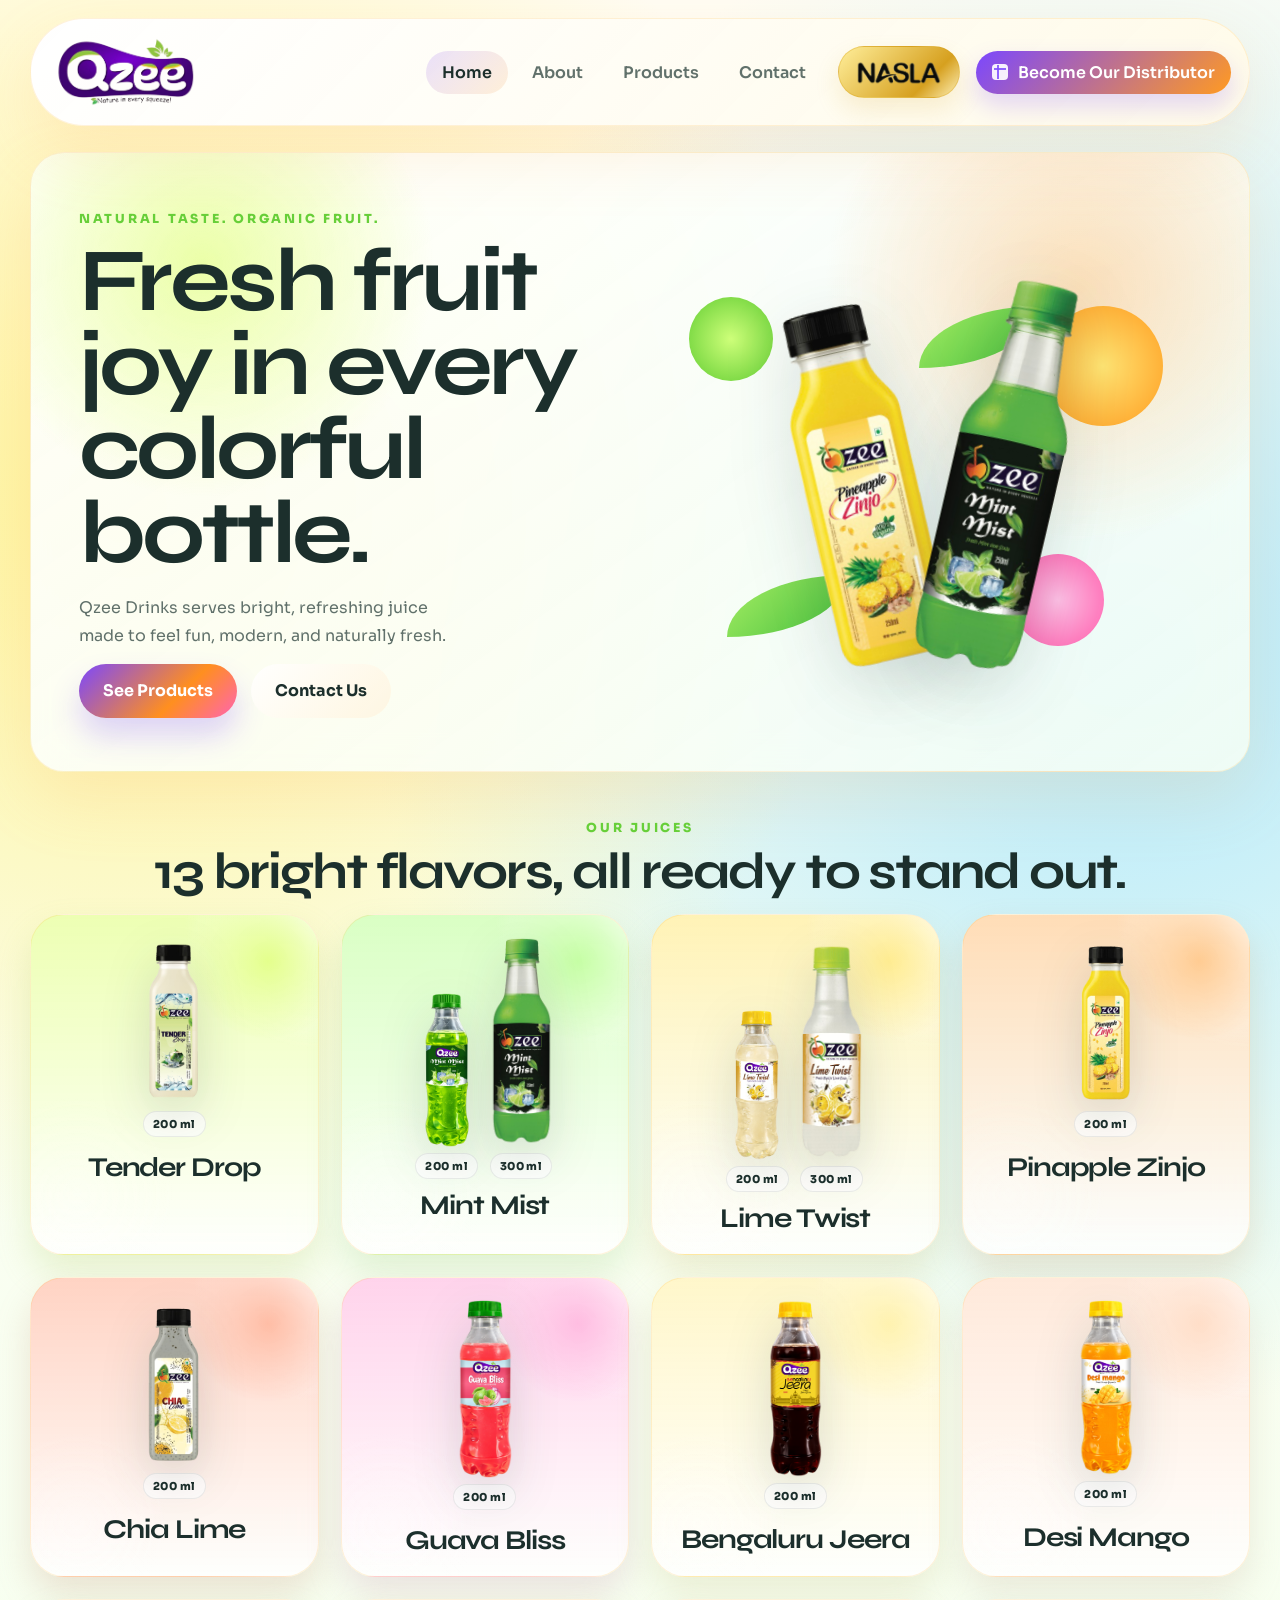
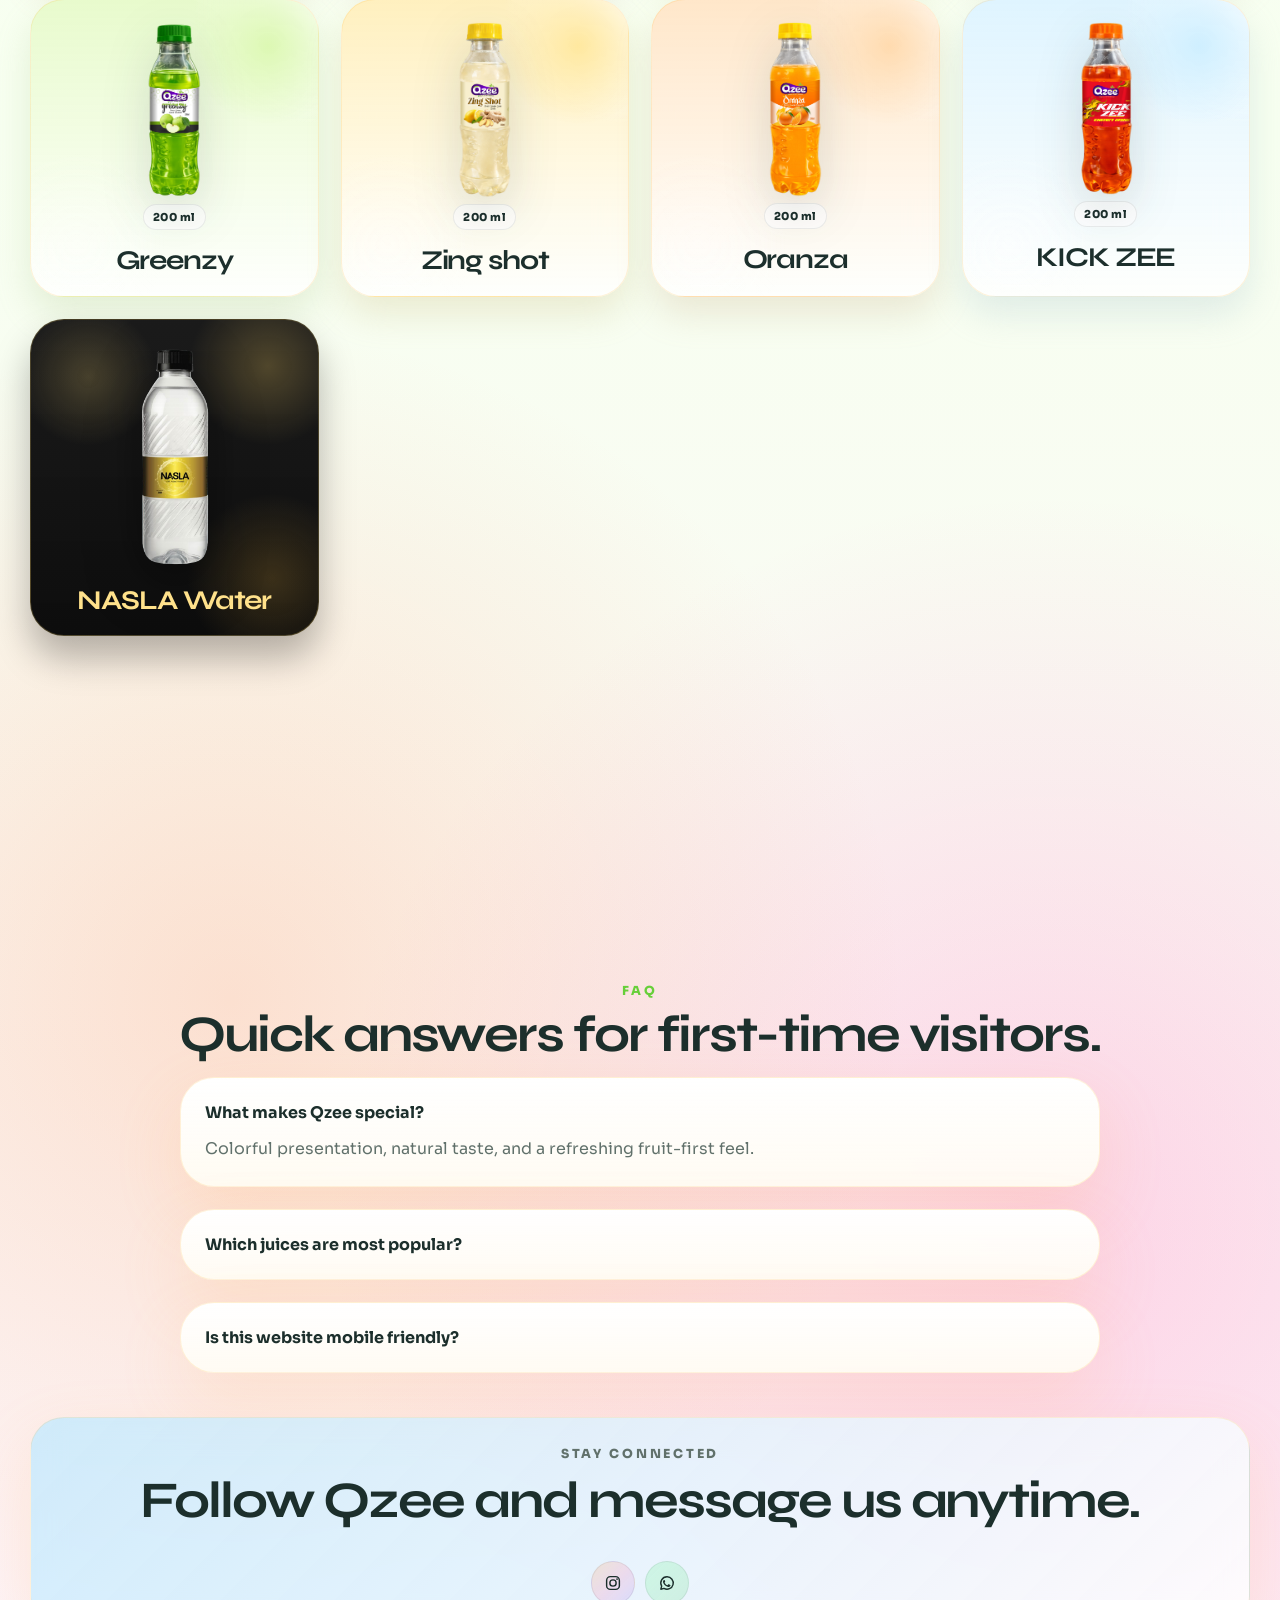
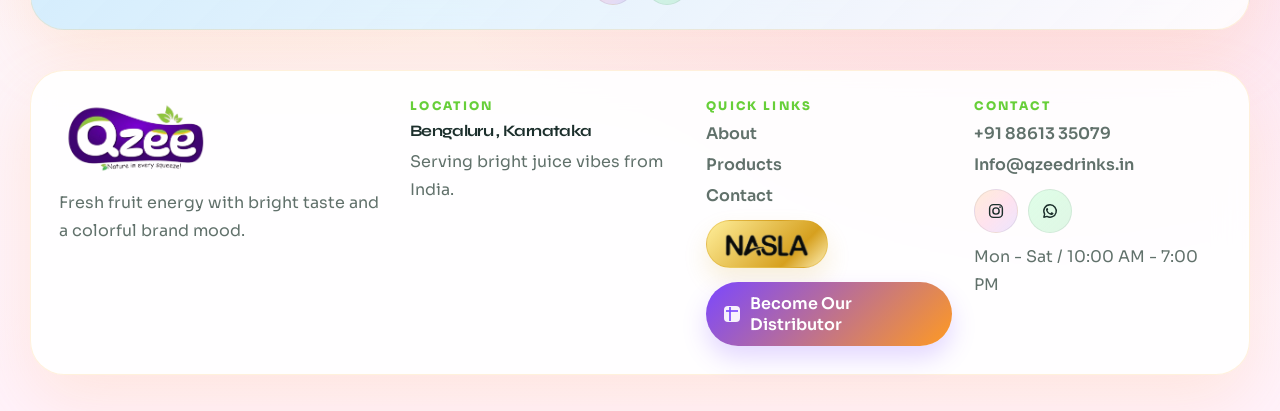
==== commit d68b3004: "add the favicon and change the text" ====
--- a/index.html
+++ b/index.html
@@ -3,18 +3,25 @@
   <head>
     <meta charset="UTF-8" />
     <meta name="viewport" content="width=device-width, initial-scale=1.0" />
-    <title>Qzee Drinks | Fresh Fruit, Bright Taste</title>
+    <title>Qzee Drinks | Natural Fruit Juices, Soda Mixes & Fresh Refreshment</title>
     <meta
       name="description"
-      content="Qzee Drinks is a colorful juice brand serving natural taste, organic fruit freshness, and a bright premium experience."
+      content="Qzee Drinks brings natural fruit juices, soda lime refreshers, tender coconut blends, and bright everyday flavors made for fresh, real taste."
     />
+    <meta property="og:title" content="Qzee Drinks | Natural Fruit Juices, Soda Mixes & Fresh Refreshment" />
+    <meta
+      property="og:description"
+      content="Qzee Drinks brings natural fruit juices, soda lime refreshers, tender coconut blends, and bright everyday flavors made for fresh, real taste."
+    />
+    <meta property="og:type" content="website" />
     <link rel="preconnect" href="https://fonts.googleapis.com" />
     <link rel="preconnect" href="https://fonts.gstatic.com" crossorigin />
     <link
       href="https://fonts.googleapis.com/css2?family=Sora:wght@400;500;600;700;800&family=Syne:wght@600;700;800&display=swap"
       rel="stylesheet"
     />
-    <link rel="icon" type="image/jpeg" href="assets/qzee-logo.jpg" />
+    <link rel="icon" type="image/svg+xml" href="assets/qzee-logo.svg" />
+    <link rel="shortcut icon" href="assets/qzee-logo.svg" />
     <link rel="apple-touch-icon" href="assets/qzee-logo.jpg" />
     <link rel="stylesheet" href="styles.css" />
   </head>
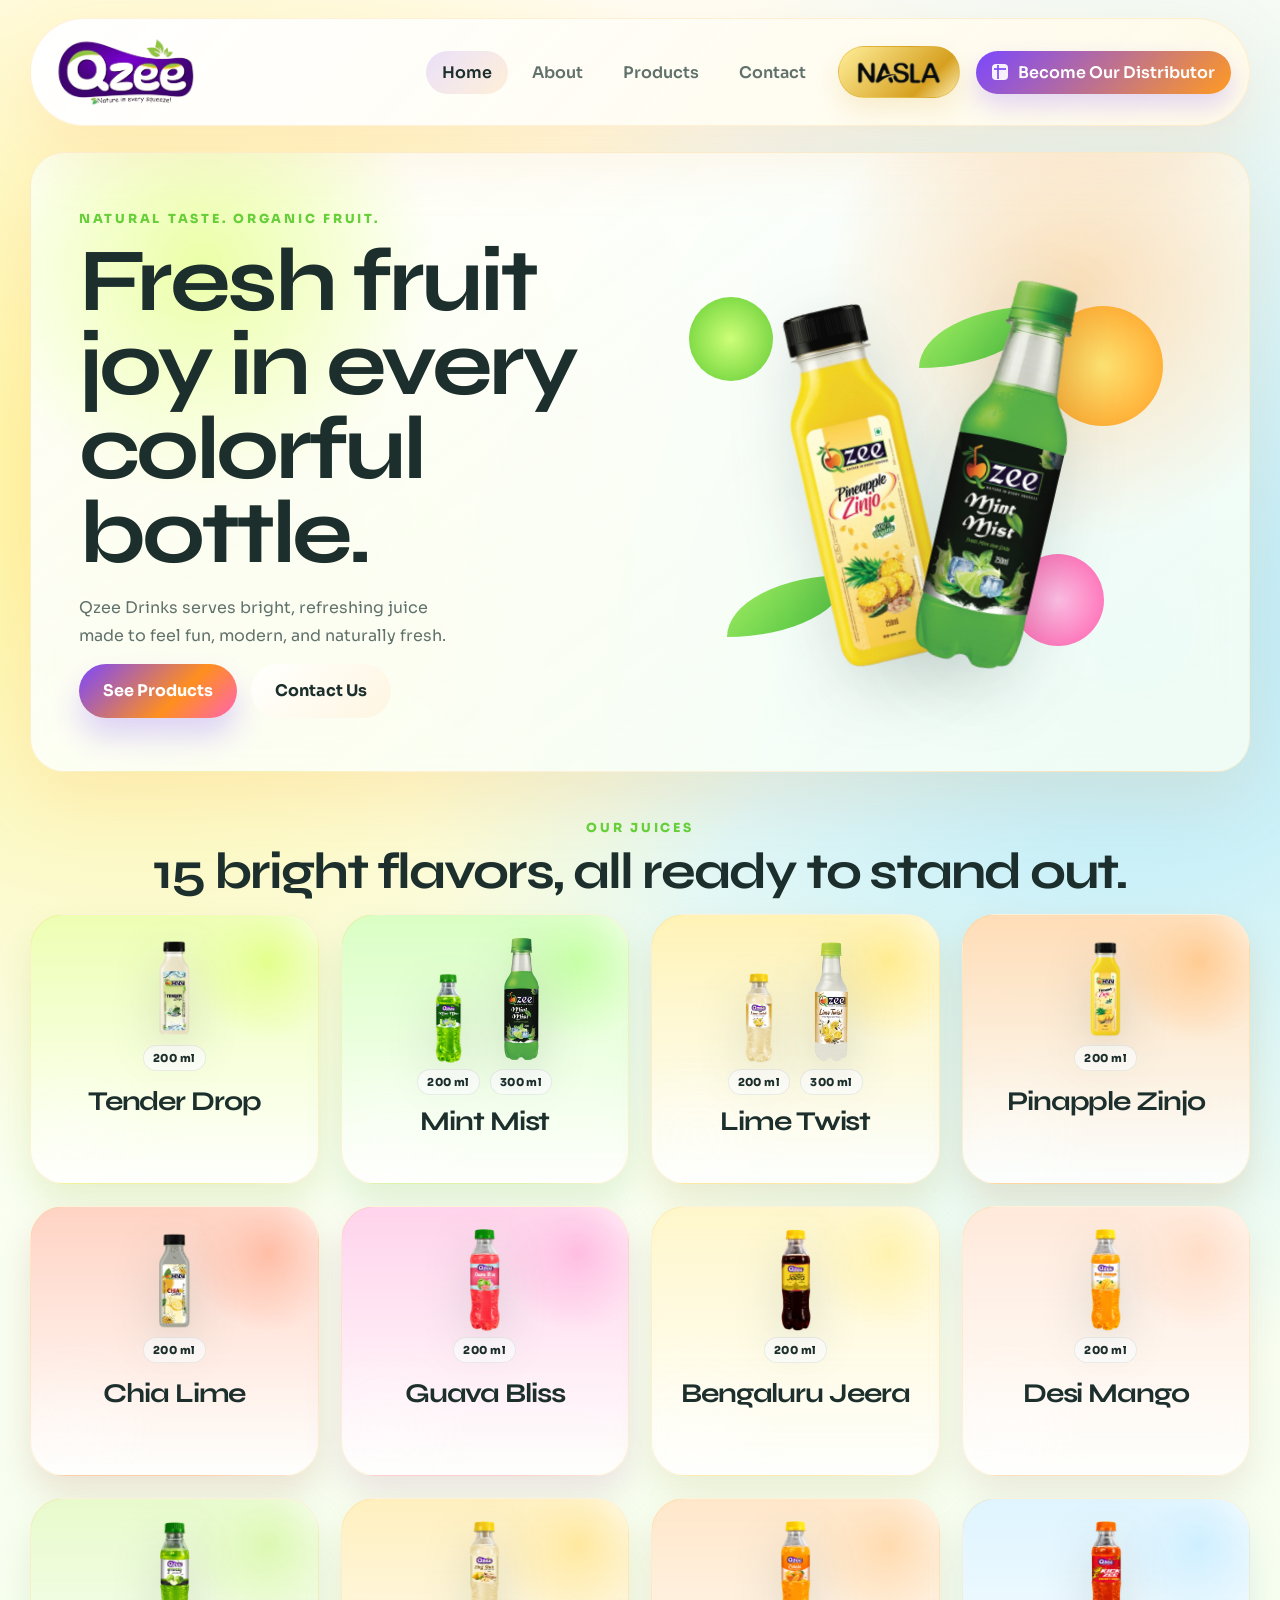
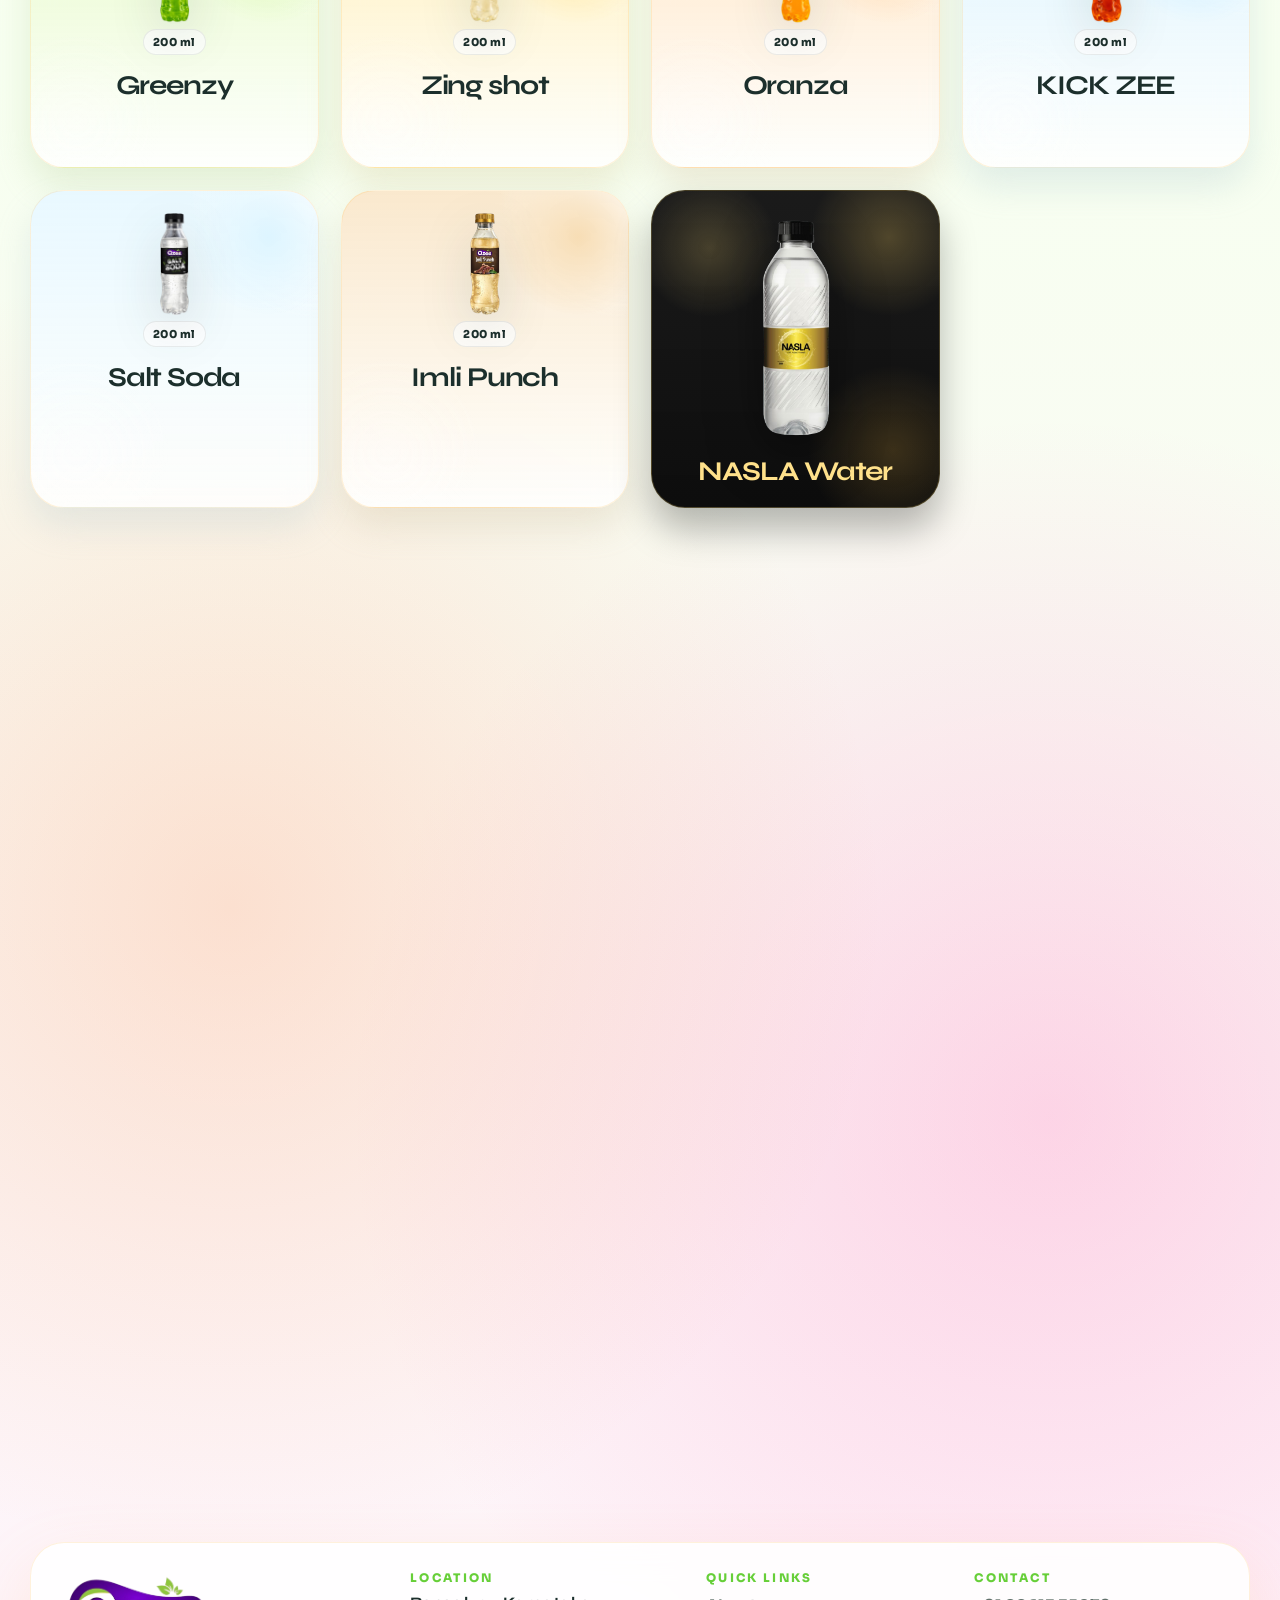
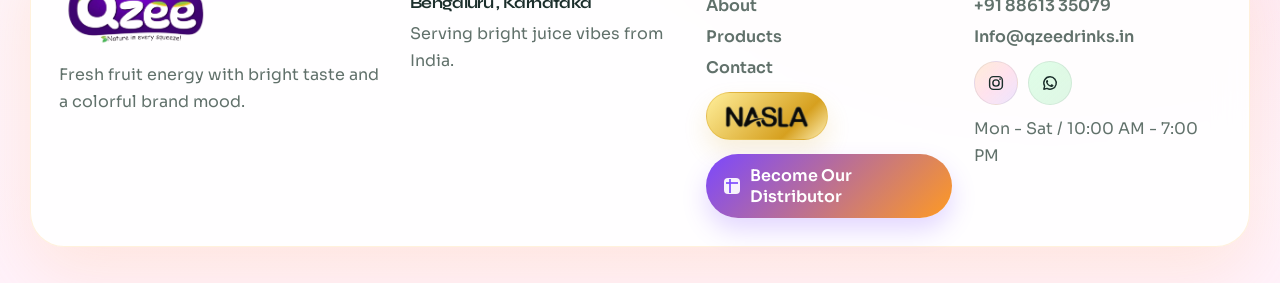
==== commit f4f1f694: "added 2 juices box and text" ====
--- a/index.html
+++ b/index.html
@@ -86,7 +86,7 @@
         <section class="section reveal">
           <div class="section-header centered">
             <p class="eyebrow">Our Juices</p>
-            <h2>13 bright flavors, all ready to stand out.</h2>
+            <h2>15 bright flavors, all ready to stand out.</h2>
           </div>
 
           <div class="juice-grid">
@@ -163,6 +163,18 @@
                 <div class="juice-bottle-unit small"><img src="assets/Q8.jpg" alt="Blue Chill 200 ml bottle" /><span>200 ml</span></div>
               </div>
               <h3>KICK ZEE</h3>
+            </article>
+            <article class="juice-card" style="--card-color:#d7f3ff;">
+              <div class="juice-bottle-row">
+                <div class="juice-bottle-unit small"><img class="bottle-boost" src="assets/salt-lime.jpg" alt="Salt Soda 200 ml bottle" /><span>200 ml</span></div>
+              </div>
+              <h3>Salt Soda</h3>
+            </article>
+            <article class="juice-card" style="--card-color:#f6d7a7;">
+              <div class="juice-bottle-row">
+                <div class="juice-bottle-unit small"><img class="bottle-boost" src="assets/imli-punch.jpg" alt="Imli Punch 200 ml bottle" /><span>200 ml</span></div>
+              </div>
+              <h3>Imli Punch</h3>
             </article>
             <a class="juice-card nasla-promo-card" href="nasla.html">
               <div class="juice-bottle-row"><img src="assets/nasla-water-bottle.png" alt="NASLA Mineral Water bottle" /></div>
--- a/styles.css
+++ b/styles.css
@@ -487,21 +487,38 @@
 }
 
 .juice-bottle-unit img {
-  width: 76px;
+  --juice-scale: 1;
+  --juice-lift: 0px;
+  --juice-rotate: 0deg;
+  width: auto;
+  height: 138px;
+  max-width: 76px;
   filter: drop-shadow(0 16px 24px rgba(27, 47, 44, 0.16));
+  transform: translateY(var(--juice-lift)) rotate(var(--juice-rotate)) scale(var(--juice-scale));
+  transform-origin: center bottom;
   transition: transform 220ms ease, filter 220ms ease;
 }
 
 .juice-bottle-unit.small img {
-  width: 54px;
+  width: auto;
+  height: 102px;
+  max-width: 54px;
 }
 
 .dual-bottle-card .juice-bottle-unit img {
-  width: 66px;
+  width: auto;
+  height: 126px;
+  max-width: 66px;
 }
 
 .dual-bottle-card .juice-bottle-unit.small img {
-  width: 46px;
+  width: auto;
+  height: 90px;
+  max-width: 46px;
+}
+
+.bottle-boost {
+  --juice-scale: 1.34;
 }
 
 .juice-bottle-unit span {
@@ -517,12 +534,14 @@
 
 .juice-card:hover .juice-bottle-unit img,
 .juice-card:active .juice-bottle-unit img {
-  transform: translateY(-8px) rotate(-7deg);
+  --juice-lift: -8px;
+  --juice-rotate: -7deg;
 }
 
 .juice-card:hover .juice-bottle-unit:last-child img,
 .juice-card:active .juice-bottle-unit:last-child img {
-  transform: translateY(-8px) rotate(7deg);
+  --juice-lift: -8px;
+  --juice-rotate: 7deg;
 }
 
 .juice-card h3 {
@@ -1230,11 +1249,15 @@
   }
 
   body[data-page="products"] .juice-bottle-unit img {
-    width: 46px;
+    width: auto;
+    height: 78px;
+    max-width: 46px;
   }
 
   body[data-page="products"] .juice-bottle-unit.small img {
-    width: 30px;
+    width: auto;
+    height: 54px;
+    max-width: 30px;
   }
 
   body[data-page="products"] .juice-bottle-unit span {
@@ -1295,11 +1318,15 @@
   }
 
   body[data-page="home"] .juice-bottle-unit img {
-    width: 46px;
+    width: auto;
+    height: 74px;
+    max-width: 46px;
   }
 
   body[data-page="home"] .juice-bottle-unit.small img {
-    width: 30px;
+    width: auto;
+    height: 52px;
+    max-width: 30px;
   }
 
   body[data-page="home"] .juice-bottle-unit span {
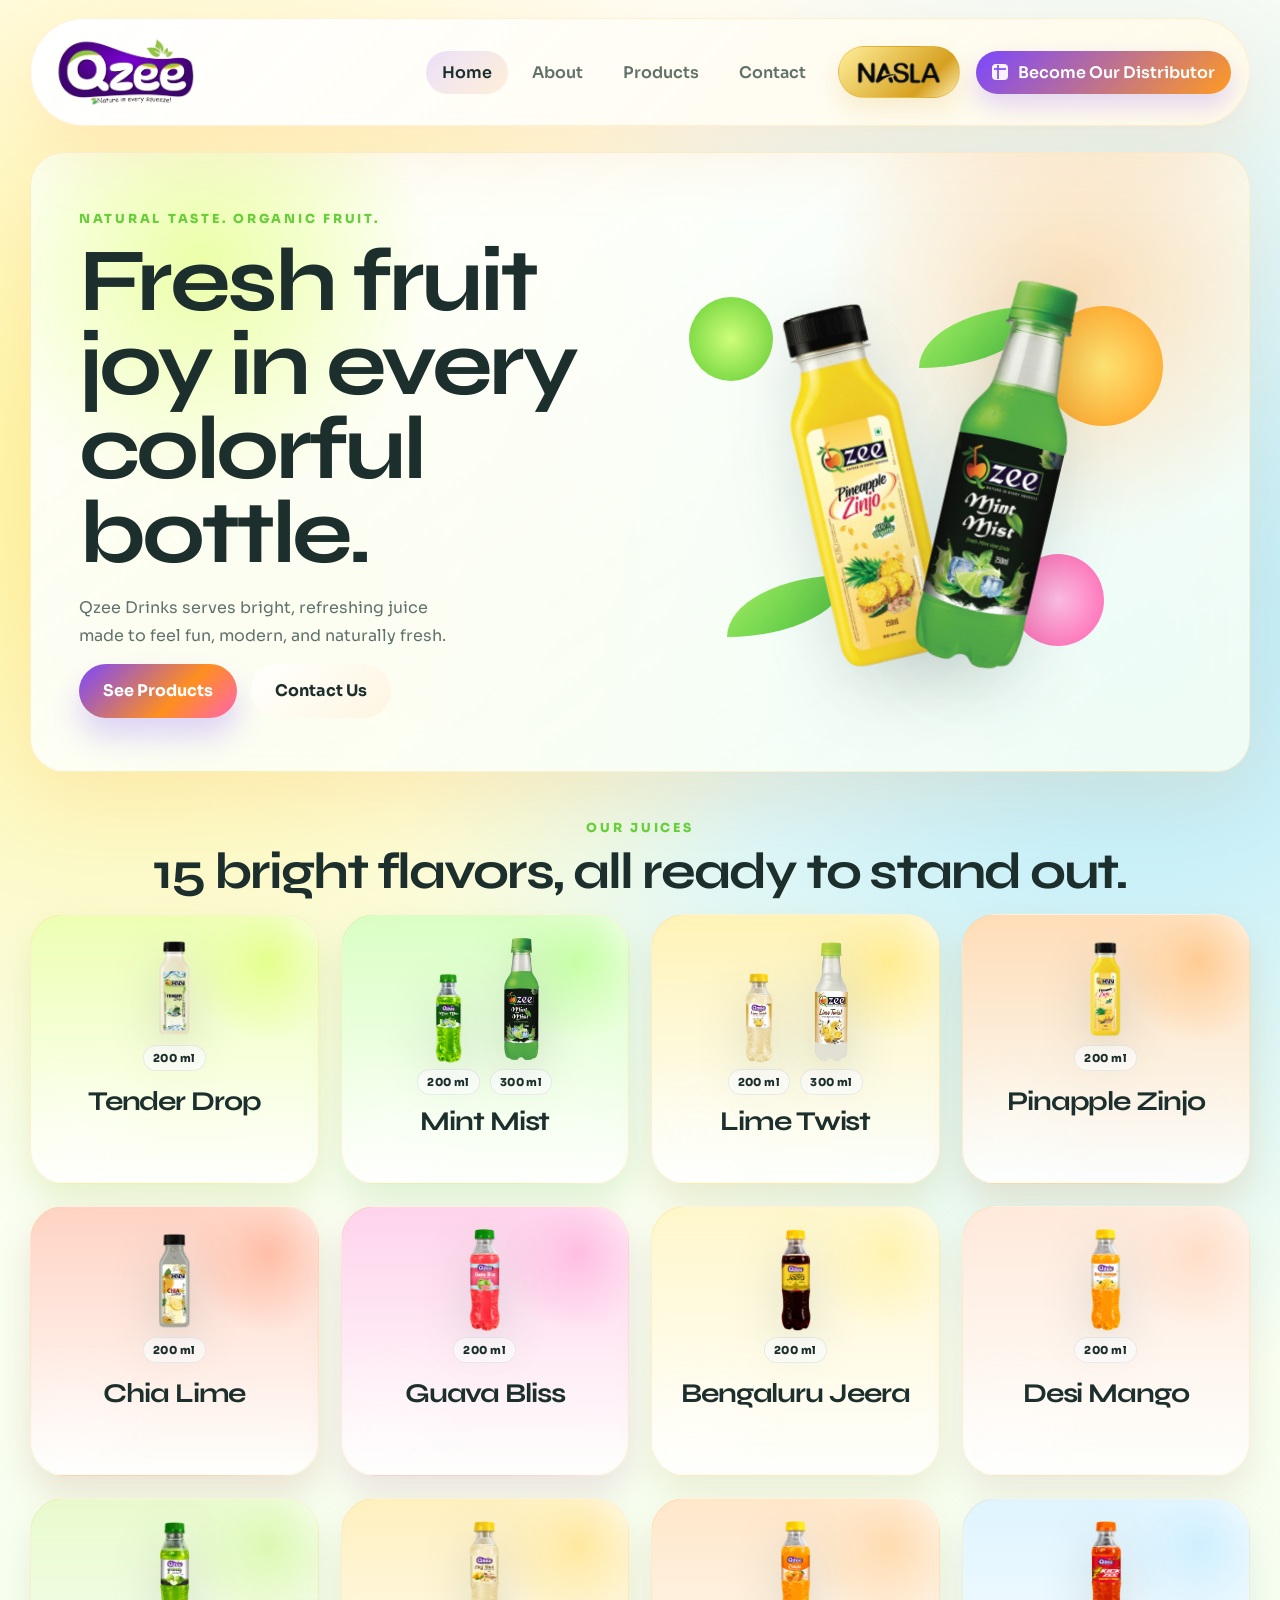
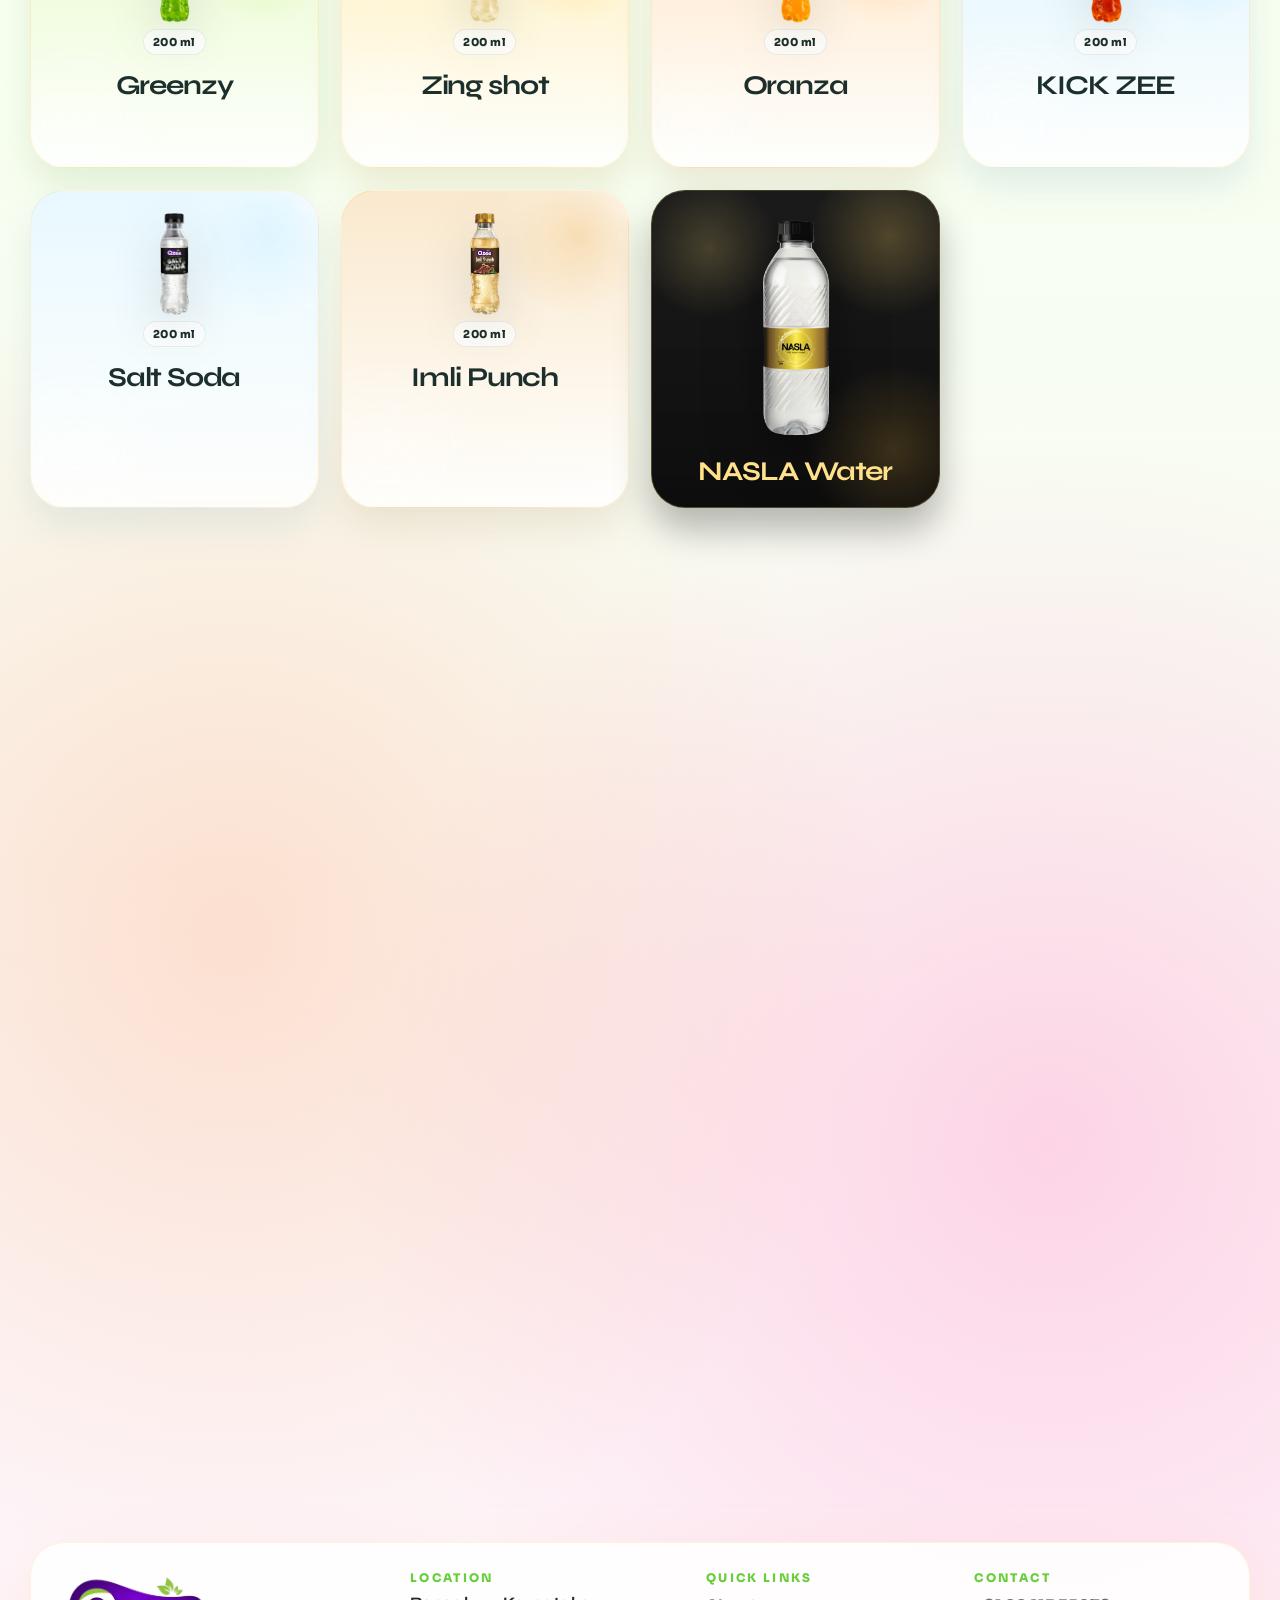
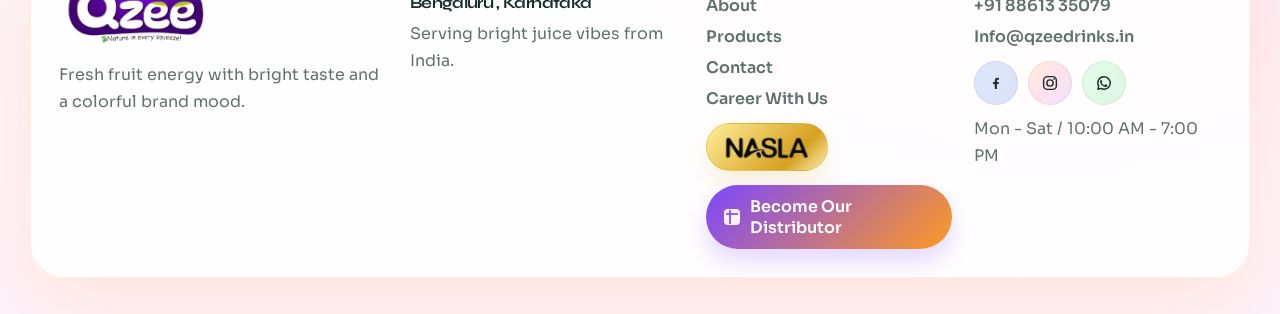
==== commit e882a86e: "rebuild qzee website" ====
--- a/index.html
+++ b/index.html
@@ -270,6 +270,7 @@
             <a href="about.html">About</a>
             <a href="products.html">Products</a>
             <a href="contact.html">Contact</a>
+            <a href="mailto:Info@qzeedrinks.in?subject=Career%20With%20Us">Career With Us</a>
             <a class="footer-nasla-btn" href="nasla.html" aria-label="NASLA Water">
               <img src="assets/nasla-logo.png" alt="NASLA logo" />
             </a>
@@ -283,6 +284,9 @@
             <a href="tel:+918861335079">+91 88613 35079</a>
             <a href="mailto:Info@qzeedrinks.in">Info@qzeedrinks.in</a>
             <div class="social-links footer-social-links">
+              <a class="social-link facebook-link" href="https://www.facebook.com/qzeedrinks" target="_blank" rel="noreferrer" aria-label="Facebook">
+                <svg viewBox="0 0 24 24" aria-hidden="true"><path d="M13.2 20v-6.6h2.3l.4-2.7h-2.7V9c0-.8.2-1.4 1.4-1.4H16V5.2c-.3 0-1.1-.1-2.1-.1-2.1 0-3.5 1.3-3.5 3.7v2h-2.3v2.7h2.3V20h2.8Z" class="fill-icon"></path></svg>
+              </a>
               <a class="social-link instagram-link" href="https://www.instagram.com/qzee_drinks?igsh=amtldzd6ZnJyOWF2" target="_blank" rel="noreferrer" aria-label="Instagram">
                 <svg viewBox="0 0 24 24" aria-hidden="true"><rect x="3.5" y="3.5" width="17" height="17" rx="5"></rect><circle cx="12" cy="12" r="4.2"></circle><circle cx="17.4" cy="6.7" r="1.2" class="fill-dot"></circle></svg>
               </a>
--- a/styles.css
+++ b/styles.css
@@ -857,6 +857,10 @@
   background: linear-gradient(135deg, rgba(255, 176, 80, 0.22), rgba(255, 104, 160, 0.18), rgba(126, 77, 255, 0.14));
 }
 
+.facebook-link {
+  background: linear-gradient(135deg, rgba(111, 168, 255, 0.24), rgba(54, 104, 217, 0.18));
+}
+
 .whatsapp-link {
   background: linear-gradient(135deg, rgba(121, 255, 157, 0.24), rgba(79, 212, 111, 0.18));
 }
@@ -1176,8 +1180,10 @@
 
   .hero-media-image {
     background-image:
-      linear-gradient(180deg, rgba(22, 34, 31, 0.04), rgba(22, 34, 31, 0.34)),
-      url("assets/home-mobile-hero.jpg");
+      linear-gradient(180deg, rgba(255, 255, 255, 0.02), rgba(255, 255, 255, 0.08)),
+      url("assets/home-mobile-hero-v2.jpeg");
+    background-size: cover;
+    background-position: center center;
   }
 
   .hero-actions {
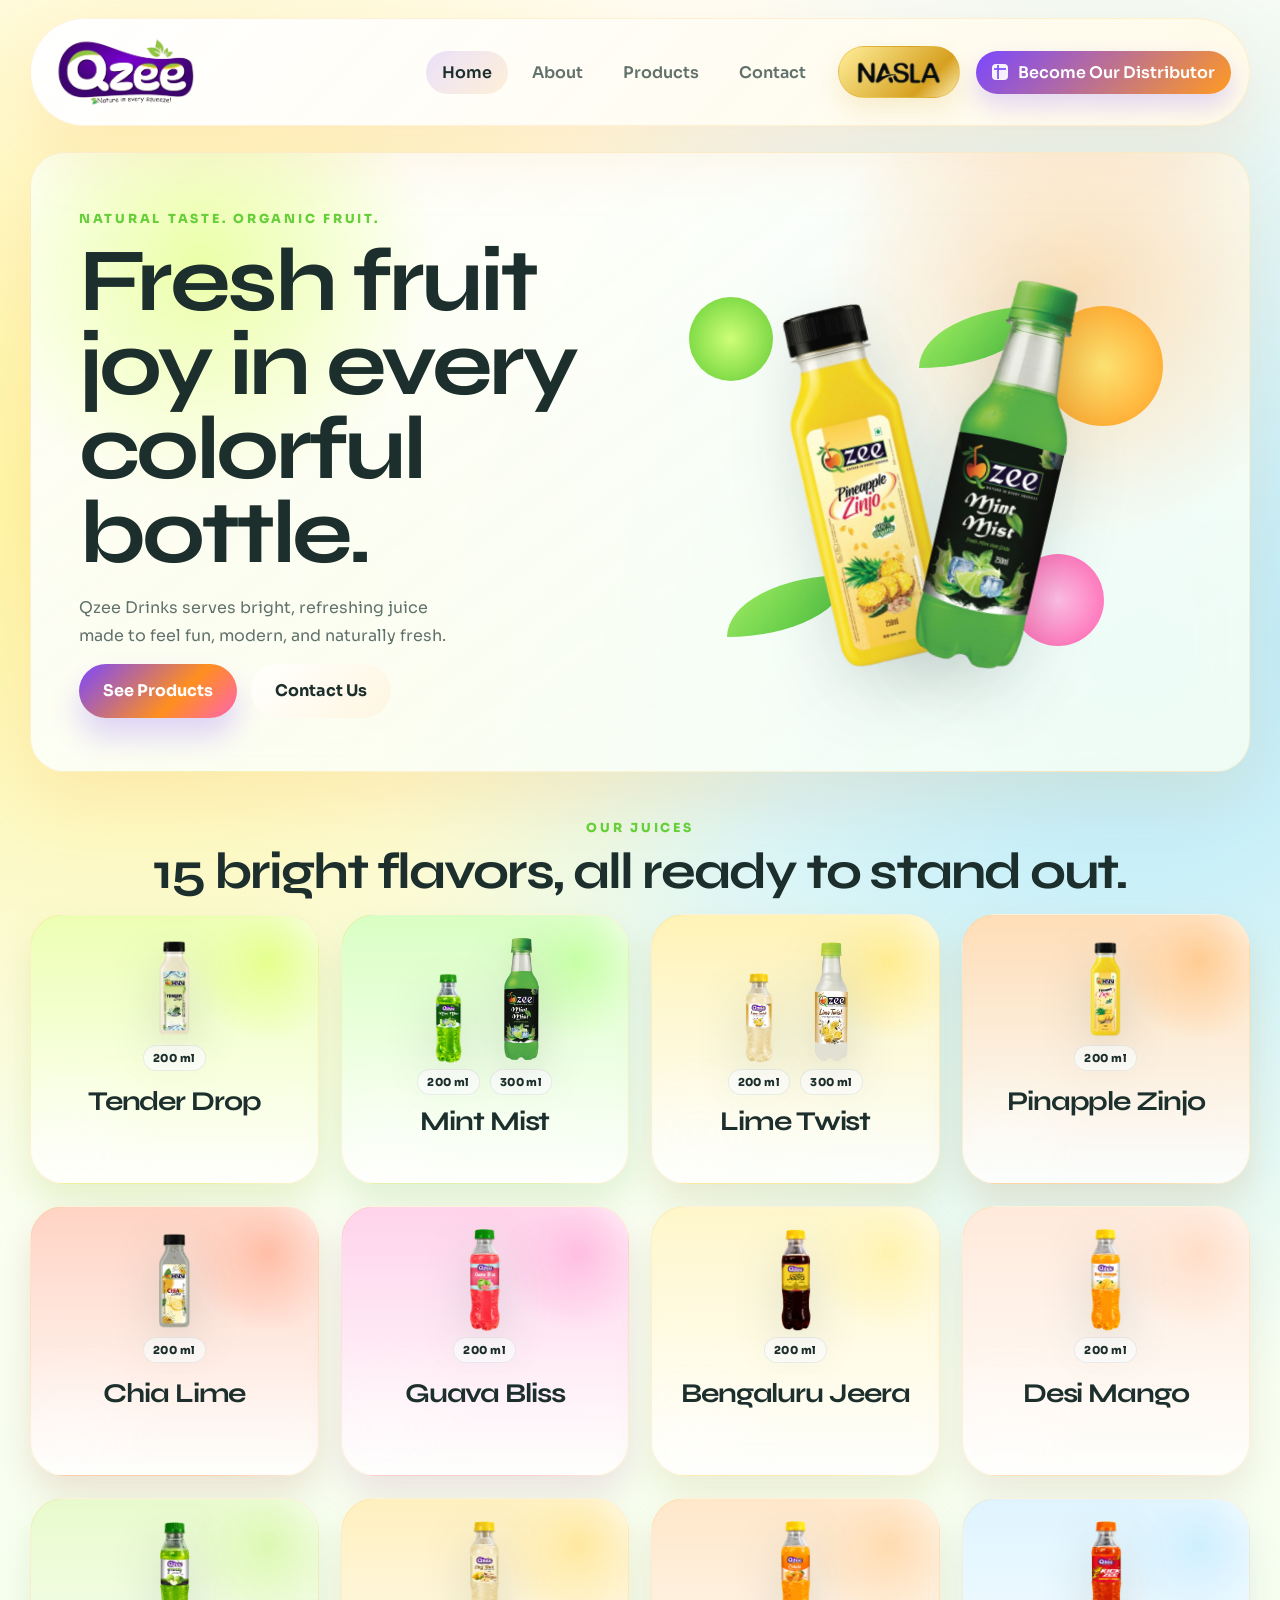
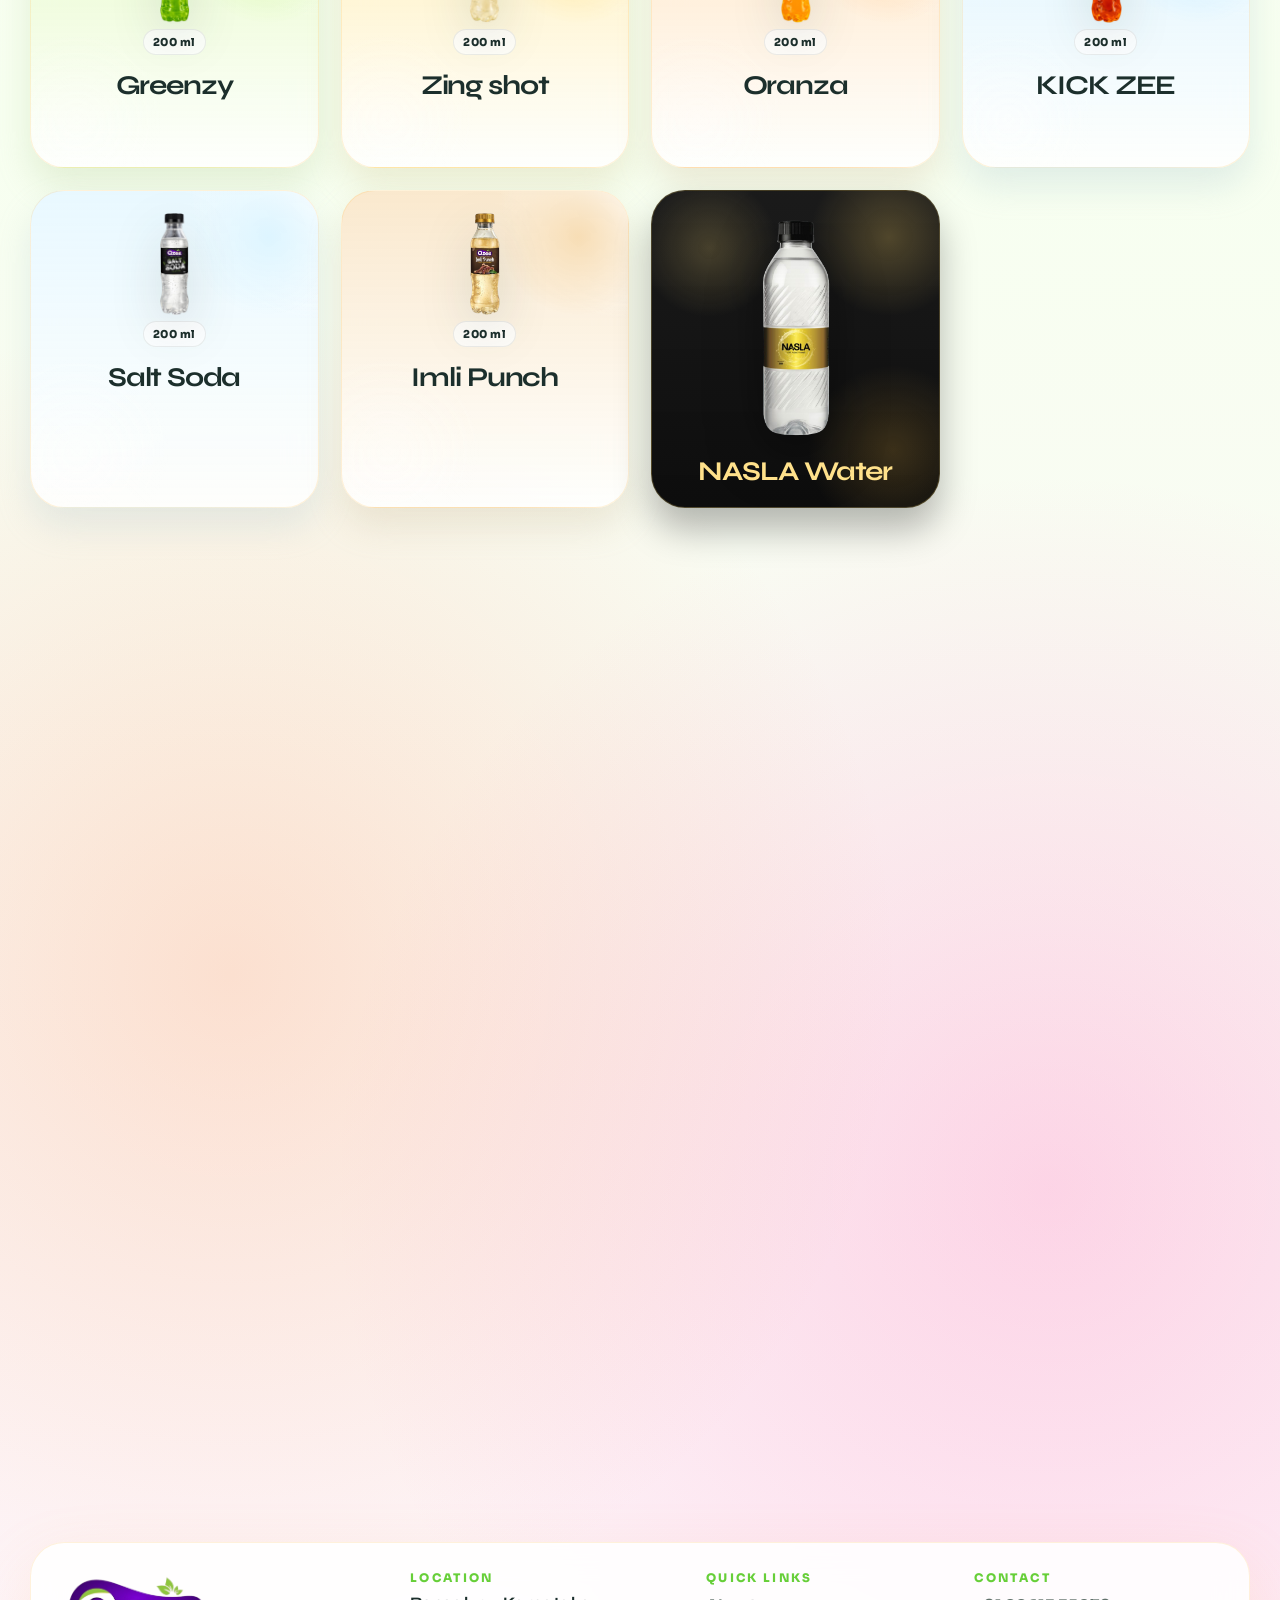
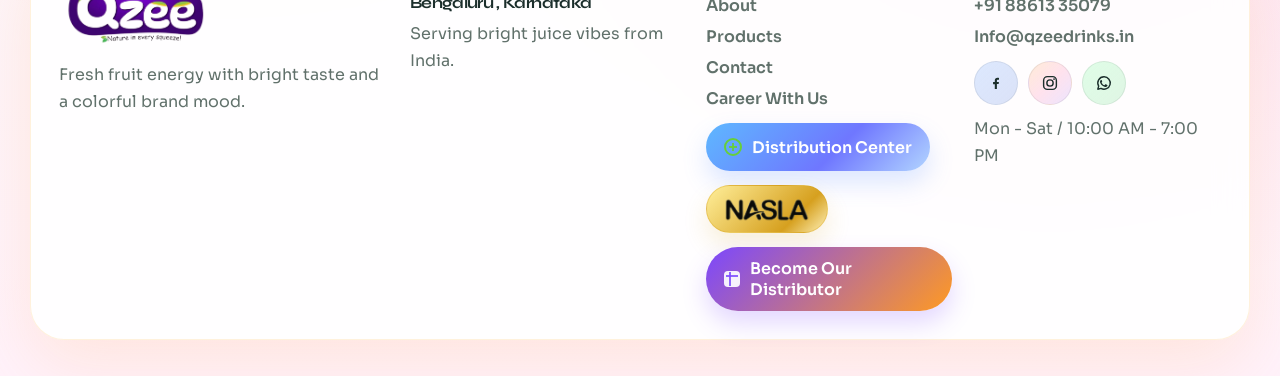
==== commit 063b8873: "rebuild qzee website" ====
--- a/index.html
+++ b/index.html
@@ -271,6 +271,10 @@
             <a href="products.html">Products</a>
             <a href="contact.html">Contact</a>
             <a href="mailto:Info@qzeedrinks.in?subject=Career%20With%20Us">Career With Us</a>
+            <a class="footer-distribution-btn" href="distribution.html">
+              <span class="distribution-icon" aria-hidden="true"></span>
+              Distribution Center
+            </a>
             <a class="footer-nasla-btn" href="nasla.html" aria-label="NASLA Water">
               <img src="assets/nasla-logo.png" alt="NASLA logo" />
             </a>
@@ -284,7 +288,7 @@
             <a href="tel:+918861335079">+91 88613 35079</a>
             <a href="mailto:Info@qzeedrinks.in">Info@qzeedrinks.in</a>
             <div class="social-links footer-social-links">
-              <a class="social-link facebook-link" href="https://www.facebook.com/qzeedrinks" target="_blank" rel="noreferrer" aria-label="Facebook">
+              <a class="social-link facebook-link" href="https://www.facebook.com/share/1J2gFsnGGF/?mibextid=wwXIfr" target="_blank" rel="noreferrer" aria-label="Facebook">
                 <svg viewBox="0 0 24 24" aria-hidden="true"><path d="M13.2 20v-6.6h2.3l.4-2.7h-2.7V9c0-.8.2-1.4 1.4-1.4H16V5.2c-.3 0-1.1-.1-2.1-.1-2.1 0-3.5 1.3-3.5 3.7v2h-2.3v2.7h2.3V20h2.8Z" class="fill-icon"></path></svg>
               </a>
               <a class="social-link instagram-link" href="https://www.instagram.com/qzee_drinks?igsh=amtldzd6ZnJyOWF2" target="_blank" rel="noreferrer" aria-label="Instagram">
--- a/styles.css
+++ b/styles.css
@@ -943,6 +943,7 @@
 }
 
 .footer-nasla-btn,
+.footer-distribution-btn,
 .footer-distributor-btn {
   display: inline-flex;
   align-items: center;
@@ -963,6 +964,42 @@
 .footer-nasla-btn img {
   width: 88px;
   max-width: 100%;
+}
+
+.footer-distribution-btn {
+  gap: 10px;
+  padding: 11px 18px;
+  color: white !important;
+  background: linear-gradient(135deg, #5eb8ff, #6f77ff 58%, #b2d5ff);
+  box-shadow: 0 12px 24px rgba(95, 145, 255, 0.22);
+}
+
+.footer-distribution-btn .distribution-icon {
+  position: relative;
+  width: 18px;
+  height: 18px;
+  border-radius: 50%;
+  border: 2px solid currentColor;
+}
+
+.footer-distribution-btn .distribution-icon::before,
+.footer-distribution-btn .distribution-icon::after {
+  content: "";
+  position: absolute;
+  inset: 50% auto auto 50%;
+  background: currentColor;
+  transform: translate(-50%, -50%);
+  opacity: 0.9;
+}
+
+.footer-distribution-btn .distribution-icon::before {
+  width: 8px;
+  height: 2px;
+}
+
+.footer-distribution-btn .distribution-icon::after {
+  width: 2px;
+  height: 8px;
 }
 
 .footer-distributor-btn {
